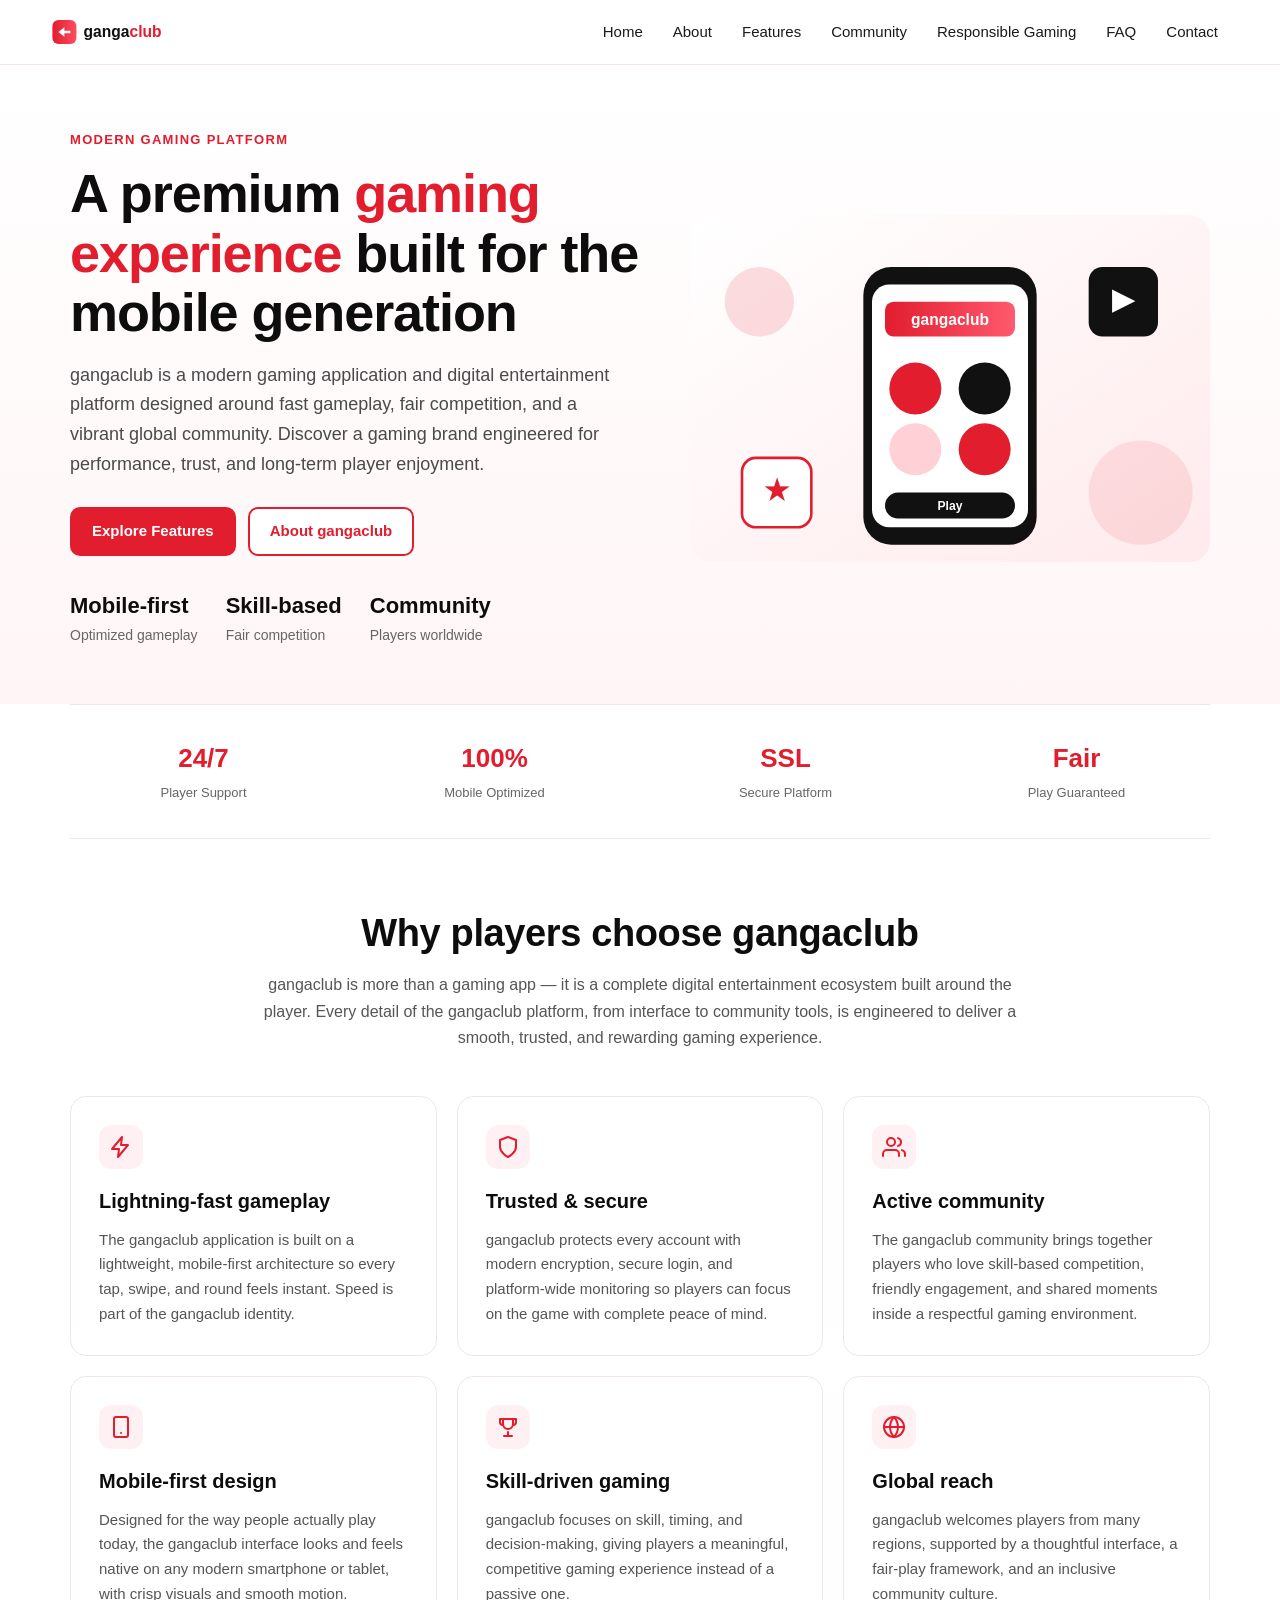
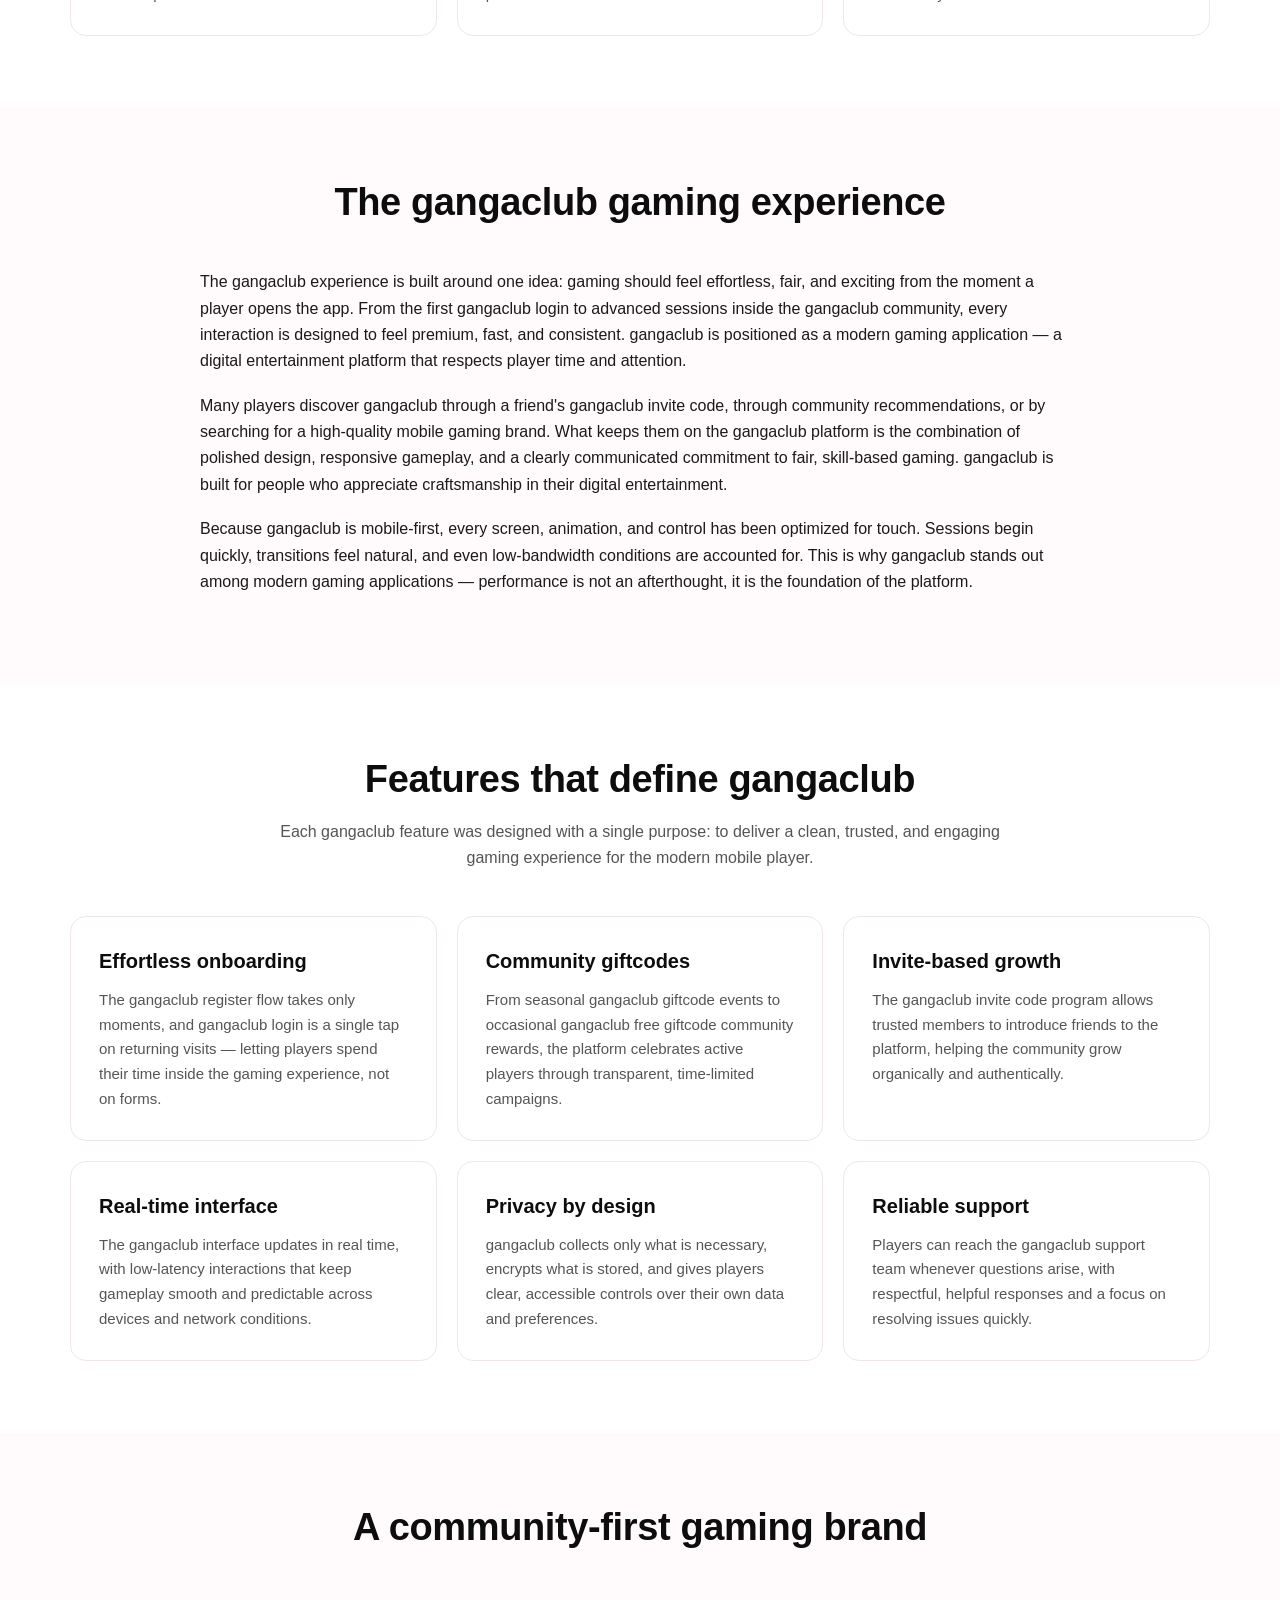
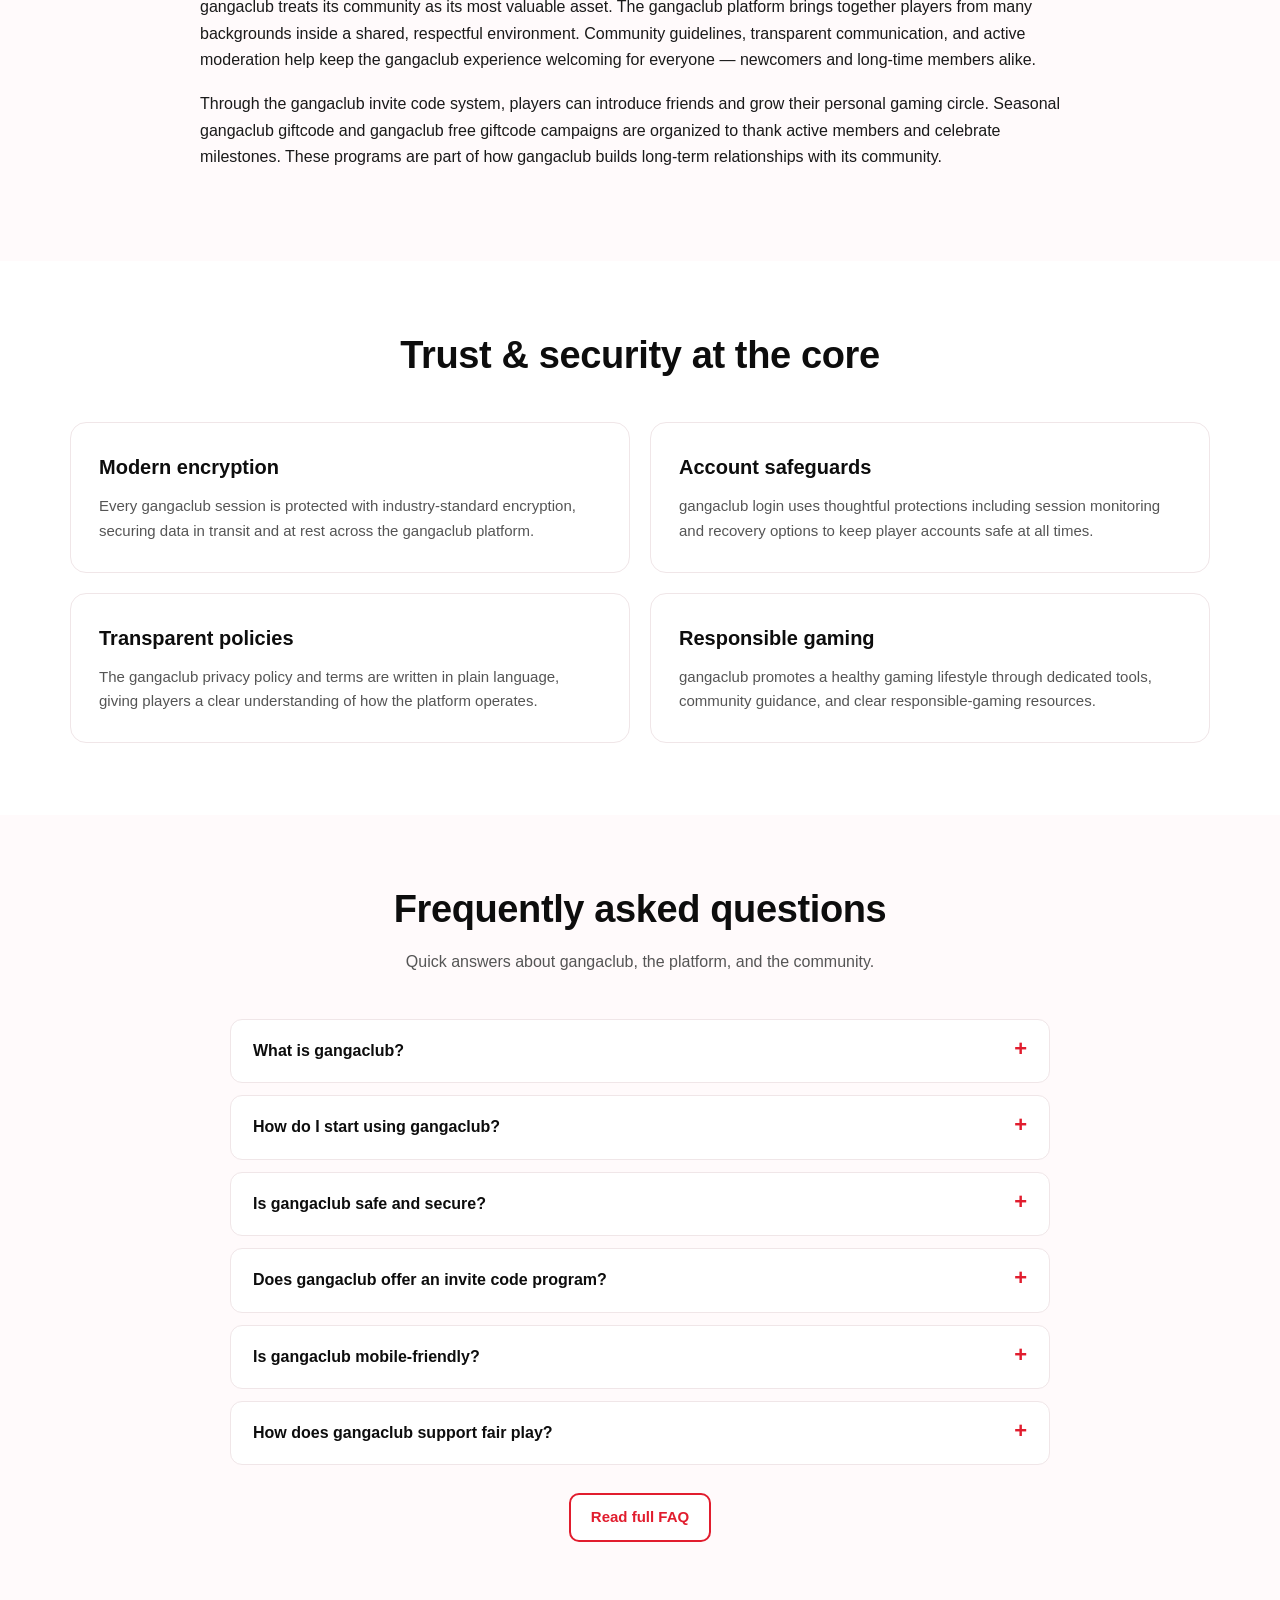
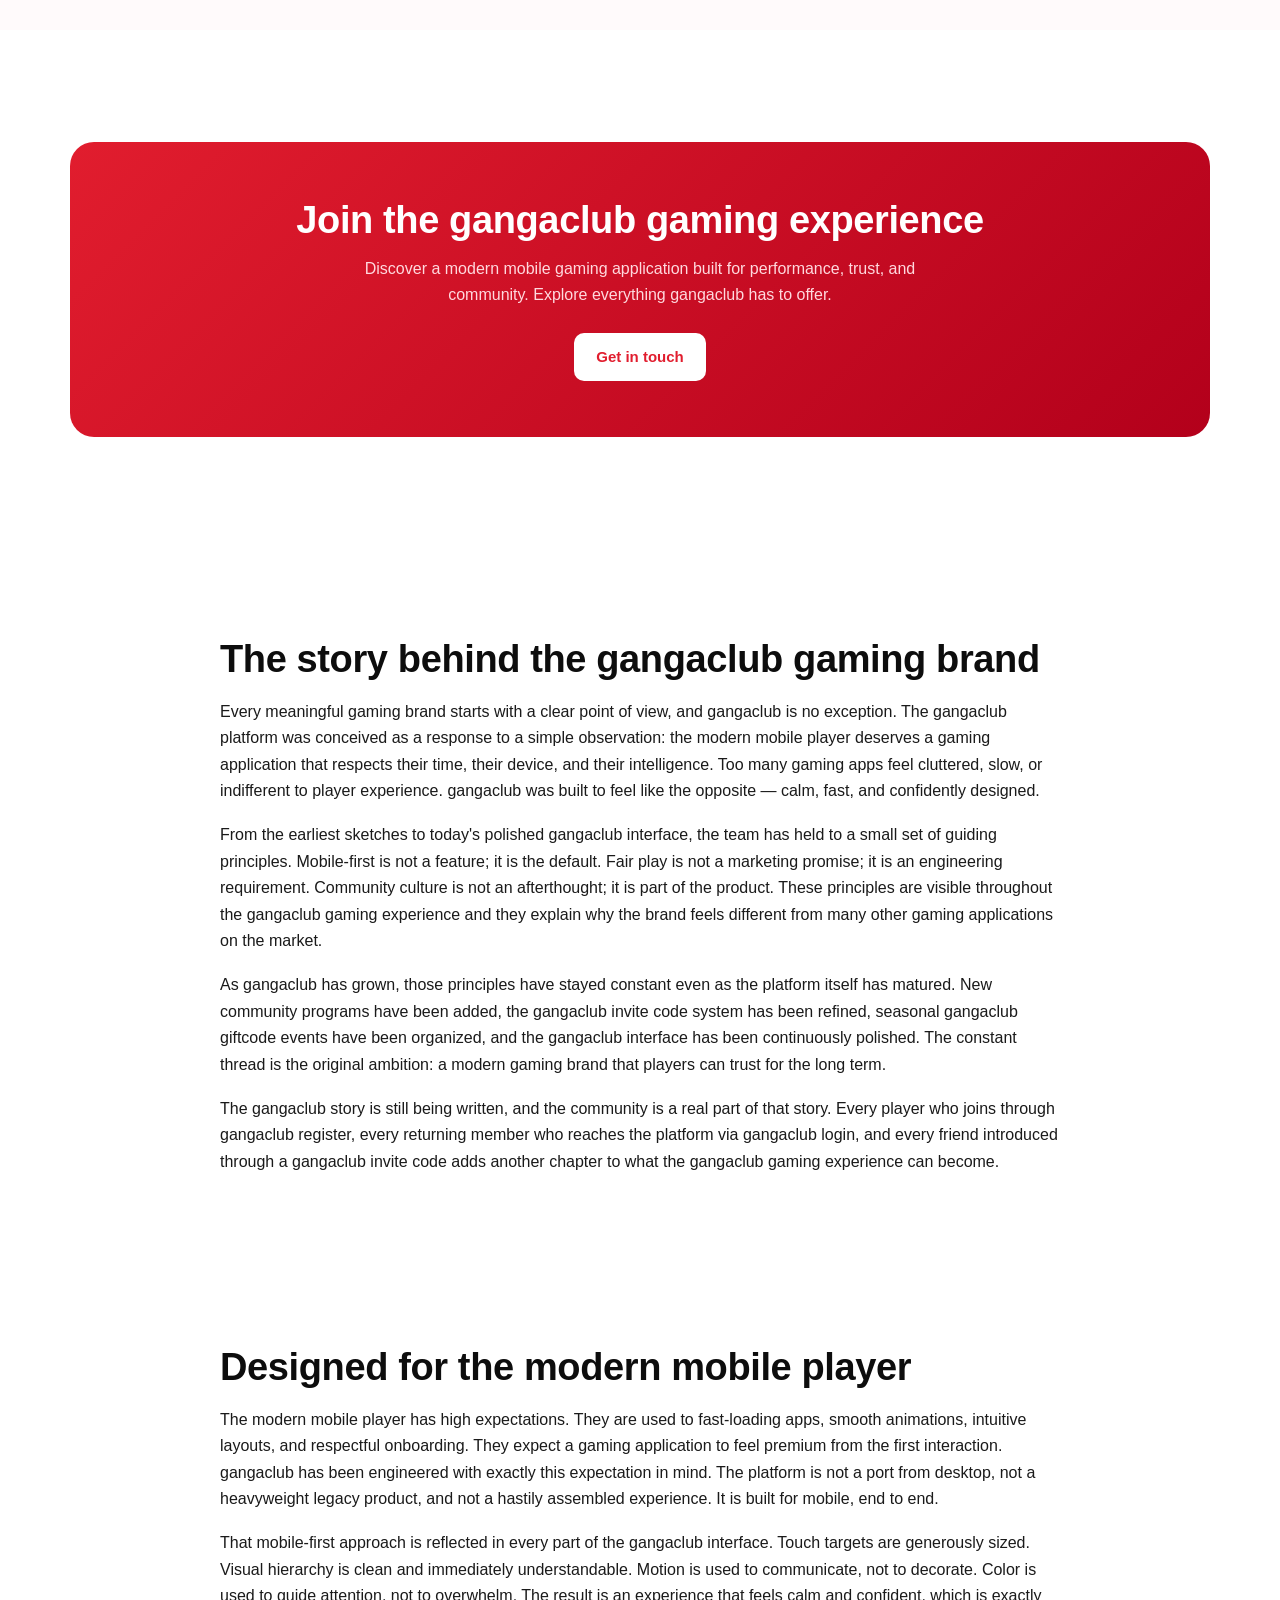
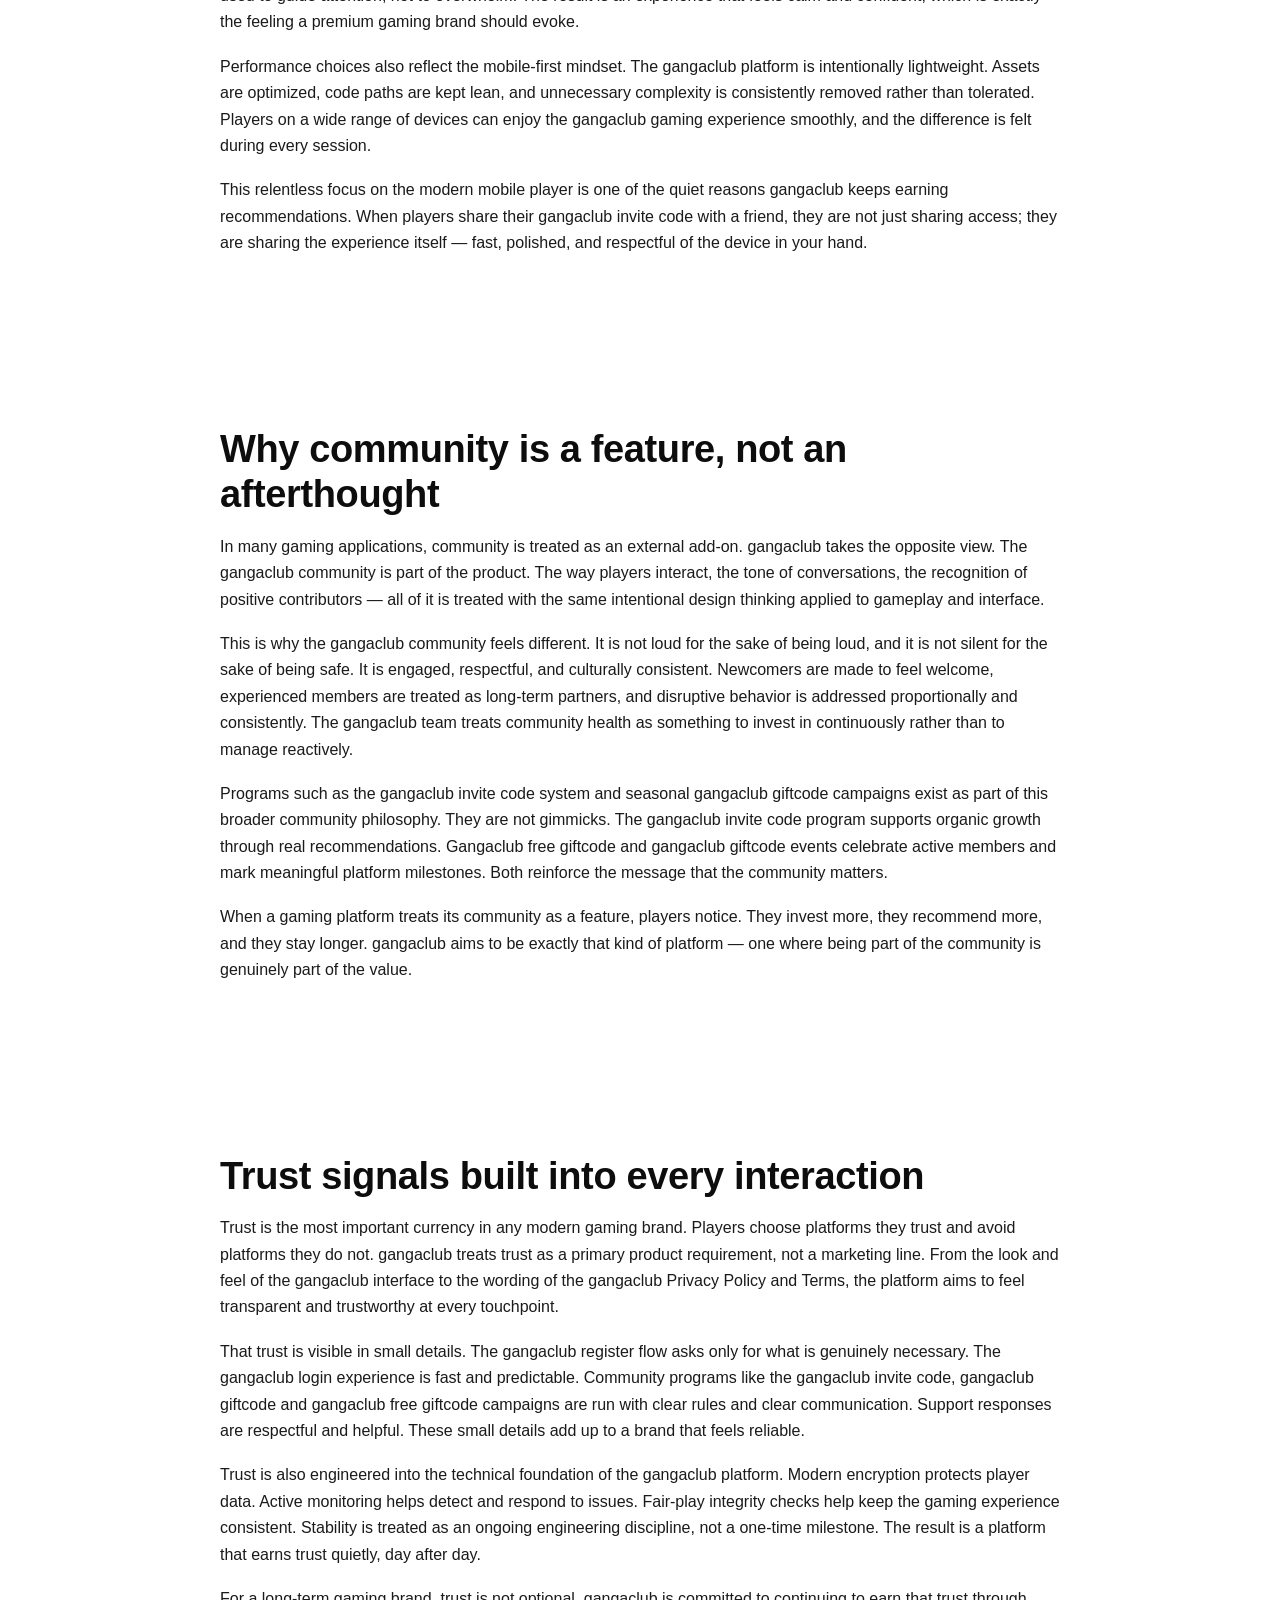
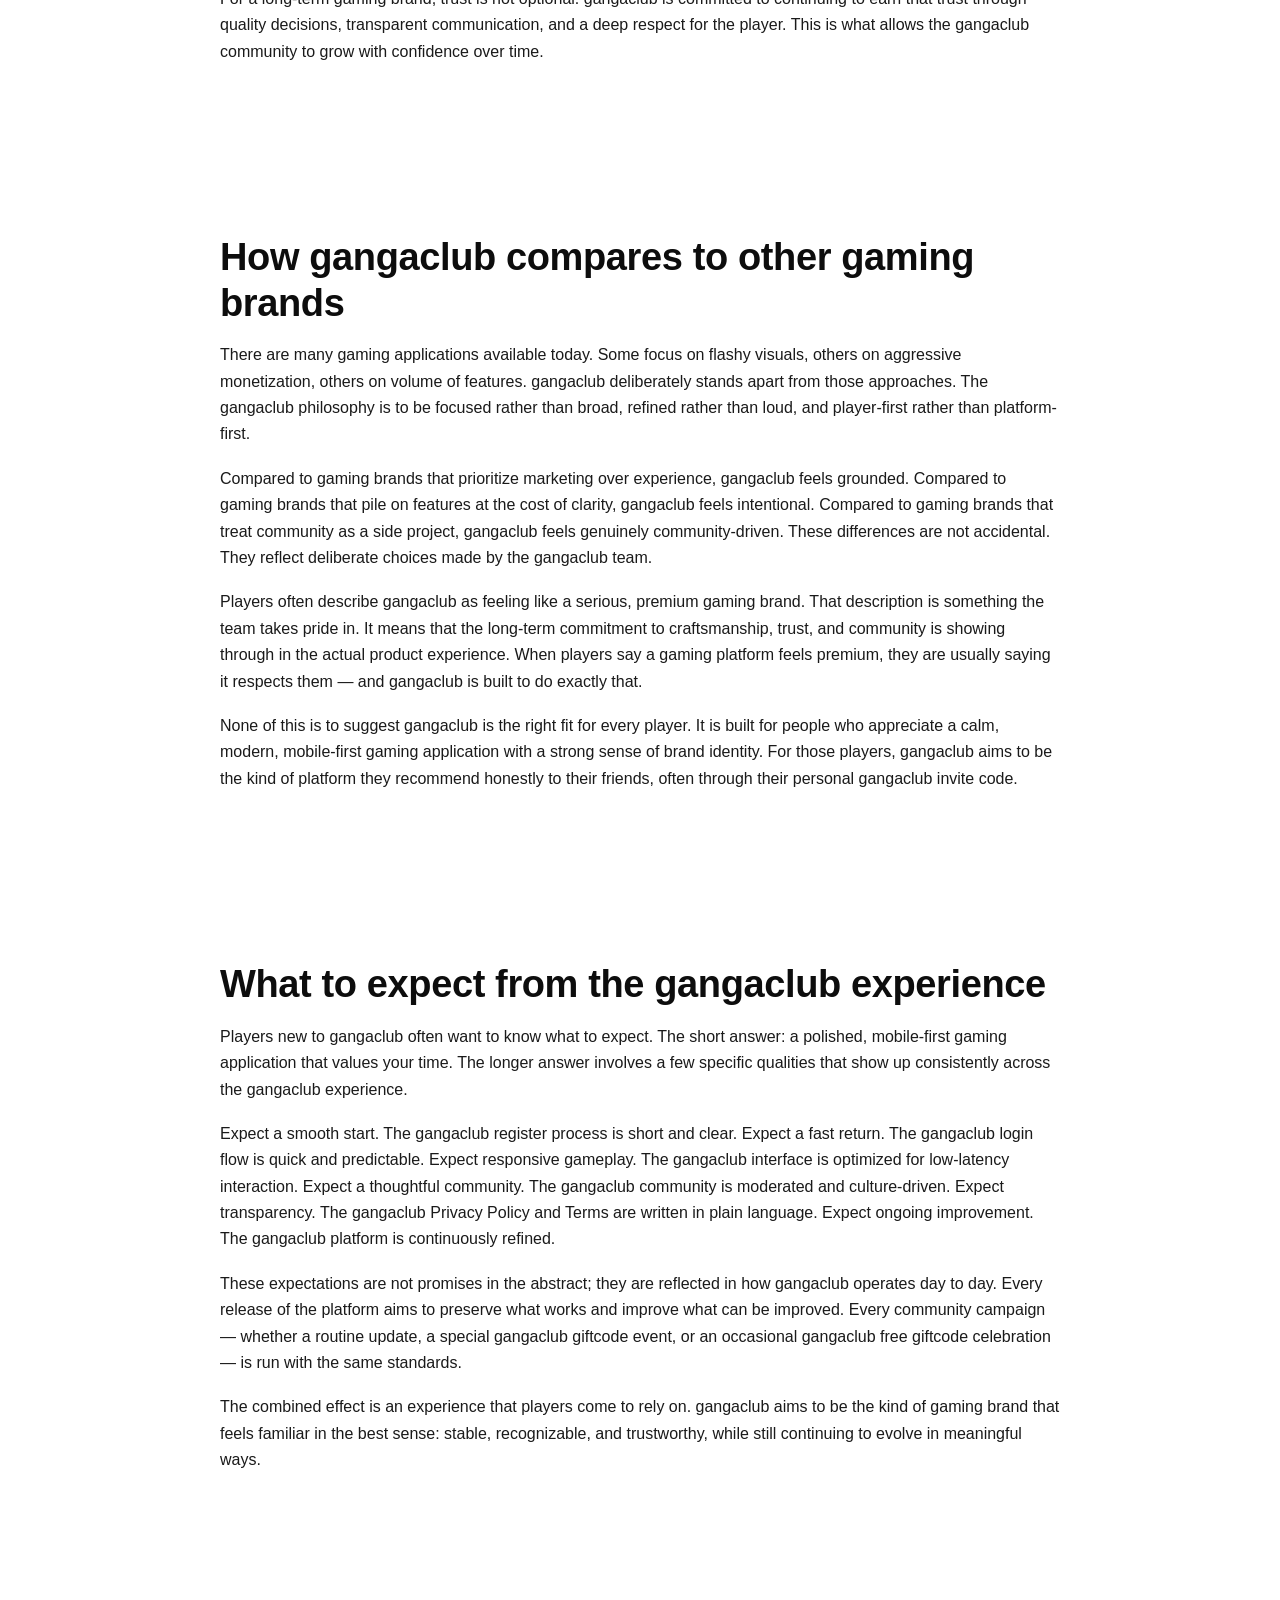
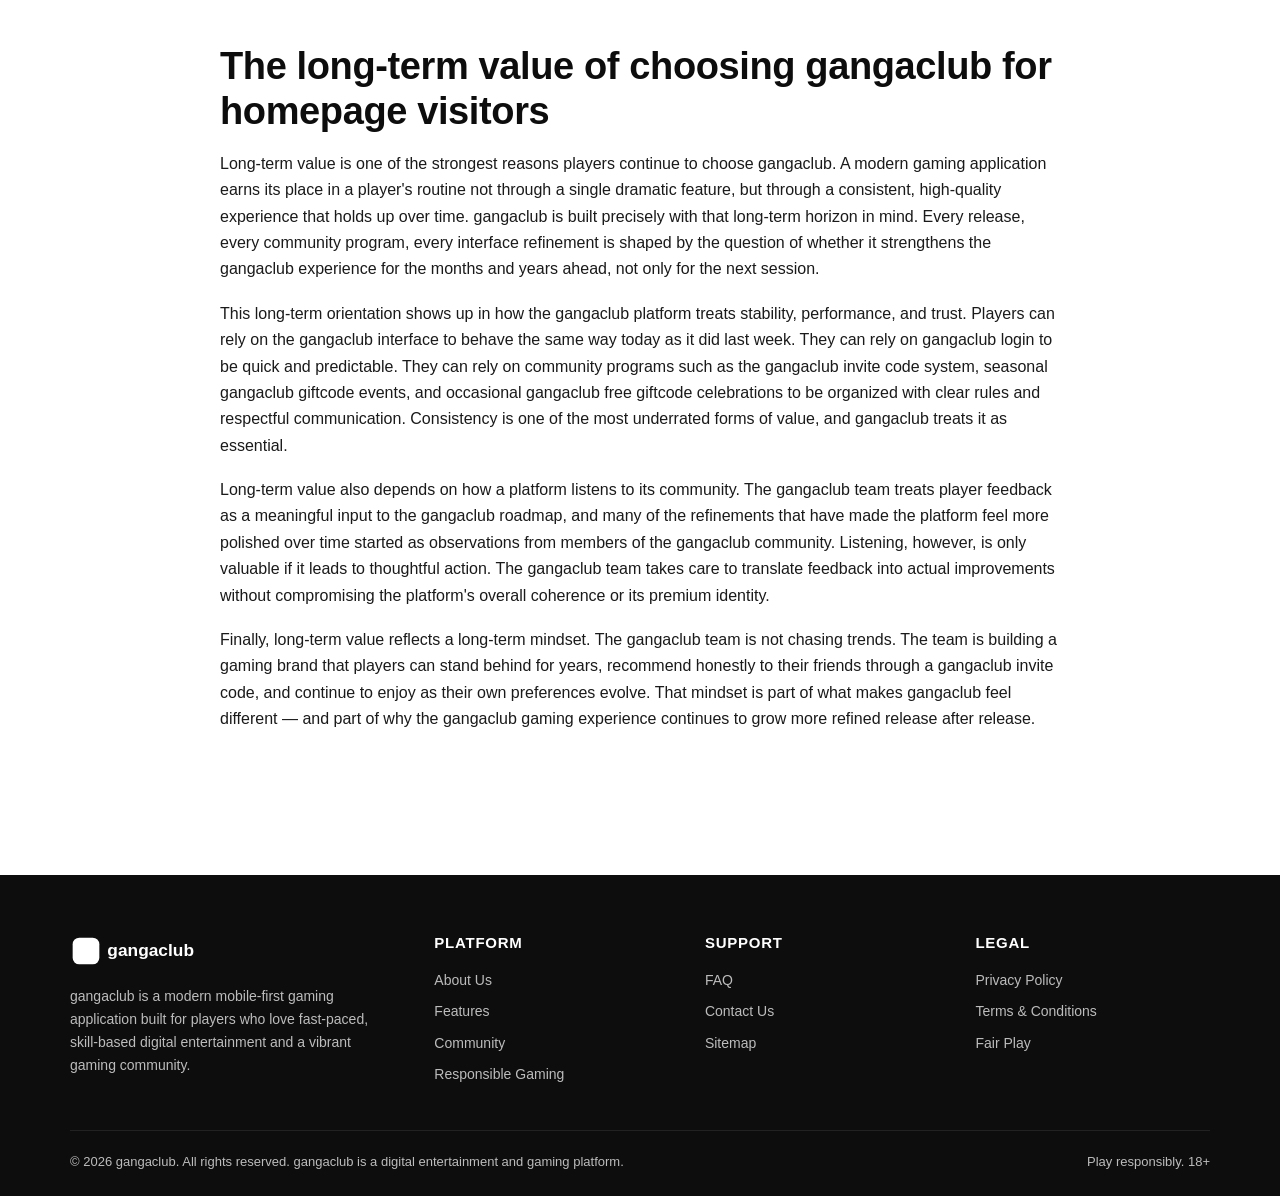
==== index.html @ e2eef397 "Add files via upload" ====
<!doctype html>
<html lang="en">
<head>
<meta charset="utf-8">
<meta name="viewport" content="width=device-width,initial-scale=1">
<title>gangaclub — Modern Mobile Gaming App & Digital Entertainment Platform</title>
<meta name="description" content="gangaclub is a premium mobile-first gaming application built for skill-based gameplay, a trusted community, and a smooth digital entertainment experience.">
<link rel="canonical" href="https://gangaclub12.net/">
<meta name="robots" content="index,follow,max-image-preview:large">
<meta name="theme-color" content="#e11d2e">
<meta name="author" content="gangaclub">
<meta property="og:type" content="website">
<meta property="og:site_name" content="gangaclub">
<meta property="og:title" content="gangaclub — Modern Mobile Gaming App & Digital Entertainment Platform">
<meta property="og:description" content="gangaclub is a premium mobile-first gaming application built for skill-based gameplay, a trusted community, and a smooth digital entertainment experience.">
<meta property="og:url" content="https://gangaclub12.net/">
<meta property="og:image" content="https://gangaclub12.net/assets/app-icon.svg">
<meta name="twitter:card" content="summary_large_image">
<meta name="twitter:title" content="gangaclub — Modern Mobile Gaming App & Digital Entertainment Platform">
<meta name="twitter:description" content="gangaclub is a premium mobile-first gaming application built for skill-based gameplay, a trusted community, and a smooth digital entertainment experience.">
<meta name="twitter:image" content="https://gangaclub12.net/assets/app-icon.svg">
<link rel="icon" type="image/svg+xml" href="/assets/favicon.svg">
<link rel="apple-touch-icon" href="/assets/app-icon.svg">
<link rel="stylesheet" href="/assets/style.css">
<link rel="preload" as="image" href="/assets/hero.svg">
<script type="application/ld+json">{"@context": "https://schema.org", "@type": "Organization", "name": "gangaclub", "url": "https://gangaclub12.net", "logo": "https://gangaclub12.net/assets/logo.svg", "description": "gangaclub is a modern mobile-first gaming application and digital entertainment platform built for skill-based gameplay and community participation.", "sameAs": ["https://gangaclub12.net"]}</script>
<script type="application/ld+json">{"@context": "https://schema.org", "@type": "WebSite", "name": "gangaclub", "url": "https://gangaclub12.net", "potentialAction": {"@type": "SearchAction", "target": "https://gangaclub12.net/?q={search_term_string}", "query-input": "required name=search_term_string"}}</script>
<script type="application/ld+json">{"@context": "https://schema.org", "@type": "FAQPage", "mainEntity": [{"@type": "Question", "name": "What is gangaclub?", "acceptedAnswer": {"@type": "Answer", "text": "gangaclub is a modern gaming application and digital entertainment platform designed for players who enjoy fast-paced, skill-based gaming on mobile. The gangaclub experience combines responsive gameplay, a thriving community, and a polished mobile-first interface that makes every session smooth and engaging."}}, {"@type": "Question", "name": "How do I start using gangaclub?", "acceptedAnswer": {"@type": "Answer", "text": "Getting started with gangaclub is straightforward. Visit the official gangaclub platform, complete the simple gangaclub register flow, and verify your account. Once registered, the gangaclub login takes only a moment and you can begin exploring everything the gangaclub gaming community has to offer."}}, {"@type": "Question", "name": "Is gangaclub safe and secure?", "acceptedAnswer": {"@type": "Answer", "text": "Yes. gangaclub uses modern encryption, account protection layers, and proactive moderation to keep the gangaclub community safe. Player trust is the foundation of the gangaclub gaming platform, and the team continuously invests in security and platform integrity."}}, {"@type": "Question", "name": "Does gangaclub offer an invite code program?", "acceptedAnswer": {"@type": "Answer", "text": "gangaclub supports community-driven growth, and a gangaclub invite code allows existing members to introduce friends to the platform. Players can also keep an eye on official announcements for occasional gangaclub free giftcode events and seasonal gangaclub giftcode promotions."}}, {"@type": "Question", "name": "Is gangaclub mobile-friendly?", "acceptedAnswer": {"@type": "Answer", "text": "Absolutely. gangaclub is engineered as a mobile-first gaming application, with a fast interface, low data usage, and a layout optimized for any screen size. The gangaclub experience is designed to feel native on both phones and tablets."}}, {"@type": "Question", "name": "How does gangaclub support fair play?", "acceptedAnswer": {"@type": "Answer", "text": "Fair play is core to gangaclub. The platform uses transparent gameplay mechanics, automated integrity checks, and clear community guidelines to ensure that every gangaclub session is consistent, fair, and enjoyable for the entire community."}}]}</script>
</head>
<body>
<a class="skip" href="#main">Skip to main content</a>
<header class="site-header" role="banner">
<div class="container nav">
<a class="brand" href="/" aria-label="gangaclub home">
<img src="/assets/logo.svg" alt="gangaclub gaming app logo" width="160" height="40">
</a>
<button class="nav-toggle" aria-expanded="false" aria-controls="primary-nav" aria-label="Open menu"><span></span><span></span><span></span></button>
<nav aria-label="Primary">
<ul id="primary-nav" class="nav-list">
<li><a href="/">Home</a></li>
<li><a href="/about.html">About</a></li>
<li><a href="/features.html">Features</a></li>
<li><a href="/community.html">Community</a></li>
<li><a href="/responsible-gaming.html">Responsible Gaming</a></li>
<li><a href="/faq.html">FAQ</a></li>
<li><a href="/contact.html">Contact</a></li>
</ul>
</nav>
</div>
</header>
<main id="main">

<section class="hero" aria-labelledby="hero-title">
<div class="container hero-grid">
<div>
<p style="color:#e11d2e;font-weight:700;letter-spacing:.1em;font-size:13px;text-transform:uppercase;margin-bottom:14px">Modern Gaming Platform</p>
<h1 id="hero-title">A premium <span class="accent">gaming experience</span> built for the mobile generation</h1>
<p class="lead">gangaclub is a modern gaming application and digital entertainment platform designed around fast gameplay, fair competition, and a vibrant global community. Discover a gaming brand engineered for performance, trust, and long-term player enjoyment.</p>
<div class="hero-cta">
<a class="btn" href="/features.html">Explore Features</a>
<a class="btn btn-outline" href="/about.html">About gangaclub</a>
</div>
<div class="hero-meta">
<div><strong>Mobile-first</strong><span>Optimized gameplay</span></div>
<div><strong>Skill-based</strong><span>Fair competition</span></div>
<div><strong>Community</strong><span>Players worldwide</span></div>
</div>
</div>
<div><img src="/assets/hero.svg" alt="gangaclub mobile gaming application interface preview" width="600" height="400"></div>
</div>
</section>

<div class="container"><div class="trust-strip" aria-label="Platform highlights">
<div><strong>24/7</strong><span>Player Support</span></div>
<div><strong>100%</strong><span>Mobile Optimized</span></div>
<div><strong>SSL</strong><span>Secure Platform</span></div>
<div><strong>Fair</strong><span>Play Guaranteed</span></div>
</div></div>

<section aria-labelledby="why-title">
<div class="container">
<div class="section-intro"><h2 id="why-title">Why players choose gangaclub</h2><p>gangaclub is more than a gaming app — it is a complete digital entertainment ecosystem built around the player. Every detail of the gangaclub platform, from interface to community tools, is engineered to deliver a smooth, trusted, and rewarding gaming experience.</p></div>
<div class="grid grid-3">
<article class="card"><div class="icon"><svg viewBox="0 0 24 24" fill="none" stroke="currentColor" stroke-width="2" stroke-linecap="round" stroke-linejoin="round"><path d="M13 2L3 14h7l-1 8 10-12h-7l1-8z"/></svg></div><h3>Lightning-fast gameplay</h3><p>The gangaclub application is built on a lightweight, mobile-first architecture so every tap, swipe, and round feels instant. Speed is part of the gangaclub identity.</p></article>
<article class="card"><div class="icon"><svg viewBox="0 0 24 24" fill="none" stroke="currentColor" stroke-width="2" stroke-linecap="round" stroke-linejoin="round"><path d="M12 22s8-4 8-10V5l-8-3-8 3v7c0 6 8 10 8 10z"/></svg></div><h3>Trusted &amp; secure</h3><p>gangaclub protects every account with modern encryption, secure login, and platform-wide monitoring so players can focus on the game with complete peace of mind.</p></article>
<article class="card"><div class="icon"><svg viewBox="0 0 24 24" fill="none" stroke="currentColor" stroke-width="2" stroke-linecap="round" stroke-linejoin="round"><path d="M17 21v-2a4 4 0 0 0-4-4H5a4 4 0 0 0-4 4v2"/><circle cx="9" cy="7" r="4"/><path d="M23 21v-2a4 4 0 0 0-3-3.87"/><path d="M16 3.13a4 4 0 0 1 0 7.75"/></svg></div><h3>Active community</h3><p>The gangaclub community brings together players who love skill-based competition, friendly engagement, and shared moments inside a respectful gaming environment.</p></article>
<article class="card"><div class="icon"><svg viewBox="0 0 24 24" fill="none" stroke="currentColor" stroke-width="2" stroke-linecap="round" stroke-linejoin="round"><rect x="5" y="2" width="14" height="20" rx="2"/><line x1="12" y1="18" x2="12" y2="18"/></svg></div><h3>Mobile-first design</h3><p>Designed for the way people actually play today, the gangaclub interface looks and feels native on any modern smartphone or tablet, with crisp visuals and smooth motion.</p></article>
<article class="card"><div class="icon"><svg viewBox="0 0 24 24" fill="none" stroke="currentColor" stroke-width="2" stroke-linecap="round" stroke-linejoin="round"><path d="M8 21h8M12 17v4M7 4h10v5a5 5 0 0 1-10 0V4z"/><path d="M17 4h3v3a3 3 0 0 1-3 3M7 4H4v3a3 3 0 0 0 3 3"/></svg></div><h3>Skill-driven gaming</h3><p>gangaclub focuses on skill, timing, and decision-making, giving players a meaningful, competitive gaming experience instead of a passive one.</p></article>
<article class="card"><div class="icon"><svg viewBox="0 0 24 24" fill="none" stroke="currentColor" stroke-width="2" stroke-linecap="round" stroke-linejoin="round"><circle cx="12" cy="12" r="10"/><line x1="2" y1="12" x2="22" y2="12"/><path d="M12 2a15.3 15.3 0 0 1 4 10 15.3 15.3 0 0 1-4 10 15.3 15.3 0 0 1-4-10 15.3 15.3 0 0 1 4-10z"/></svg></div><h3>Global reach</h3><p>gangaclub welcomes players from many regions, supported by a thoughtful interface, a fair-play framework, and an inclusive community culture.</p></article>
</div>
</div>
</section>

<section class="alt" aria-labelledby="exp-title">
<div class="container">
<div class="section-intro"><h2 id="exp-title">The gangaclub gaming experience</h2></div>
<div class="prose" style="max-width:880px;margin:0 auto">
<p>The gangaclub experience is built around one idea: gaming should feel effortless, fair, and exciting from the moment a player opens the app. From the first gangaclub login to advanced sessions inside the gangaclub community, every interaction is designed to feel premium, fast, and consistent. gangaclub is positioned as a modern gaming application — a digital entertainment platform that respects player time and attention.</p>
<p>Many players discover gangaclub through a friend's gangaclub invite code, through community recommendations, or by searching for a high-quality mobile gaming brand. What keeps them on the gangaclub platform is the combination of polished design, responsive gameplay, and a clearly communicated commitment to fair, skill-based gaming. gangaclub is built for people who appreciate craftsmanship in their digital entertainment.</p>
<p>Because gangaclub is mobile-first, every screen, animation, and control has been optimized for touch. Sessions begin quickly, transitions feel natural, and even low-bandwidth conditions are accounted for. This is why gangaclub stands out among modern gaming applications — performance is not an afterthought, it is the foundation of the platform.</p>
</div>
</div>
</section>

<section aria-labelledby="features-snip">
<div class="container">
<div class="section-intro"><h2 id="features-snip">Features that define gangaclub</h2><p>Each gangaclub feature was designed with a single purpose: to deliver a clean, trusted, and engaging gaming experience for the modern mobile player.</p></div>
<div class="grid grid-3">
<article class="card"><h3>Effortless onboarding</h3><p>The gangaclub register flow takes only moments, and gangaclub login is a single tap on returning visits — letting players spend their time inside the gaming experience, not on forms.</p></article>
<article class="card"><h3>Community giftcodes</h3><p>From seasonal gangaclub giftcode events to occasional gangaclub free giftcode community rewards, the platform celebrates active players through transparent, time-limited campaigns.</p></article>
<article class="card"><h3>Invite-based growth</h3><p>The gangaclub invite code program allows trusted members to introduce friends to the platform, helping the community grow organically and authentically.</p></article>
<article class="card"><h3>Real-time interface</h3><p>The gangaclub interface updates in real time, with low-latency interactions that keep gameplay smooth and predictable across devices and network conditions.</p></article>
<article class="card"><h3>Privacy by design</h3><p>gangaclub collects only what is necessary, encrypts what is stored, and gives players clear, accessible controls over their own data and preferences.</p></article>
<article class="card"><h3>Reliable support</h3><p>Players can reach the gangaclub support team whenever questions arise, with respectful, helpful responses and a focus on resolving issues quickly.</p></article>
</div>
</div>
</section>

<section class="alt" aria-labelledby="community-title">
<div class="container">
<div class="section-intro"><h2 id="community-title">A community-first gaming brand</h2></div>
<div class="prose" style="max-width:880px;margin:0 auto">
<p>gangaclub treats its community as its most valuable asset. The gangaclub platform brings together players from many backgrounds inside a shared, respectful environment. Community guidelines, transparent communication, and active moderation help keep the gangaclub experience welcoming for everyone — newcomers and long-time members alike.</p>
<p>Through the gangaclub invite code system, players can introduce friends and grow their personal gaming circle. Seasonal gangaclub giftcode and gangaclub free giftcode campaigns are organized to thank active members and celebrate milestones. These programs are part of how gangaclub builds long-term relationships with its community.</p>
</div>
</div>
</section>

<section aria-labelledby="trust-title">
<div class="container">
<div class="section-intro"><h2 id="trust-title">Trust &amp; security at the core</h2></div>
<div class="grid grid-2">
<div class="card"><h3>Modern encryption</h3><p>Every gangaclub session is protected with industry-standard encryption, securing data in transit and at rest across the gangaclub platform.</p></div>
<div class="card"><h3>Account safeguards</h3><p>gangaclub login uses thoughtful protections including session monitoring and recovery options to keep player accounts safe at all times.</p></div>
<div class="card"><h3>Transparent policies</h3><p>The gangaclub privacy policy and terms are written in plain language, giving players a clear understanding of how the platform operates.</p></div>
<div class="card"><h3>Responsible gaming</h3><p>gangaclub promotes a healthy gaming lifestyle through dedicated tools, community guidance, and clear responsible-gaming resources.</p></div>
</div>
</div>
</section>

<section class="alt" aria-labelledby="faq-title">
<div class="container">
<div class="section-intro"><h2 id="faq-title">Frequently asked questions</h2><p>Quick answers about gangaclub, the platform, and the community.</p></div>
<div style="max-width:820px;margin:0 auto">
<details><summary>What is gangaclub?</summary><p>gangaclub is a modern gaming application and digital entertainment platform designed for players who enjoy fast-paced, skill-based gaming on mobile. The gangaclub experience combines responsive gameplay, a thriving community, and a polished mobile-first interface that makes every session smooth and engaging.</p></details>
<details><summary>How do I start using gangaclub?</summary><p>Getting started with gangaclub is straightforward. Visit the official gangaclub platform, complete the simple gangaclub register flow, and verify your account. Once registered, the gangaclub login takes only a moment and you can begin exploring everything the gangaclub gaming community has to offer.</p></details>
<details><summary>Is gangaclub safe and secure?</summary><p>Yes. gangaclub uses modern encryption, account protection layers, and proactive moderation to keep the gangaclub community safe. Player trust is the foundation of the gangaclub gaming platform, and the team continuously invests in security and platform integrity.</p></details>
<details><summary>Does gangaclub offer an invite code program?</summary><p>gangaclub supports community-driven growth, and a gangaclub invite code allows existing members to introduce friends to the platform. Players can also keep an eye on official announcements for occasional gangaclub free giftcode events and seasonal gangaclub giftcode promotions.</p></details>
<details><summary>Is gangaclub mobile-friendly?</summary><p>Absolutely. gangaclub is engineered as a mobile-first gaming application, with a fast interface, low data usage, and a layout optimized for any screen size. The gangaclub experience is designed to feel native on both phones and tablets.</p></details>
<details><summary>How does gangaclub support fair play?</summary><p>Fair play is core to gangaclub. The platform uses transparent gameplay mechanics, automated integrity checks, and clear community guidelines to ensure that every gangaclub session is consistent, fair, and enjoyable for the entire community.</p></details>
</div>
<p style="text-align:center;margin-top:28px"><a class="btn btn-outline" href="/faq.html">Read full FAQ</a></p>
</div>
</section>

<section aria-labelledby="contact-snip">
<div class="container">
<div class="cta-band">
<h2>Join the gangaclub gaming experience</h2>
<p>Discover a modern mobile gaming application built for performance, trust, and community. Explore everything gangaclub has to offer.</p>
<a class="btn" href="/contact.html">Get in touch</a>
</div>
</div>
</section>
<section class="content"><div class="container prose"><h2>The story behind the gangaclub gaming brand</h2><p>Every meaningful gaming brand starts with a clear point of view, and gangaclub is no exception. The gangaclub platform was conceived as a response to a simple observation: the modern mobile player deserves a gaming application that respects their time, their device, and their intelligence. Too many gaming apps feel cluttered, slow, or indifferent to player experience. gangaclub was built to feel like the opposite — calm, fast, and confidently designed.</p><p>From the earliest sketches to today's polished gangaclub interface, the team has held to a small set of guiding principles. Mobile-first is not a feature; it is the default. Fair play is not a marketing promise; it is an engineering requirement. Community culture is not an afterthought; it is part of the product. These principles are visible throughout the gangaclub gaming experience and they explain why the brand feels different from many other gaming applications on the market.</p><p>As gangaclub has grown, those principles have stayed constant even as the platform itself has matured. New community programs have been added, the gangaclub invite code system has been refined, seasonal gangaclub giftcode events have been organized, and the gangaclub interface has been continuously polished. The constant thread is the original ambition: a modern gaming brand that players can trust for the long term.</p><p>The gangaclub story is still being written, and the community is a real part of that story. Every player who joins through gangaclub register, every returning member who reaches the platform via gangaclub login, and every friend introduced through a gangaclub invite code adds another chapter to what the gangaclub gaming experience can become.</p></div></section><section class="content"><div class="container prose"><h2>Designed for the modern mobile player</h2><p>The modern mobile player has high expectations. They are used to fast-loading apps, smooth animations, intuitive layouts, and respectful onboarding. They expect a gaming application to feel premium from the first interaction. gangaclub has been engineered with exactly this expectation in mind. The platform is not a port from desktop, not a heavyweight legacy product, and not a hastily assembled experience. It is built for mobile, end to end.</p><p>That mobile-first approach is reflected in every part of the gangaclub interface. Touch targets are generously sized. Visual hierarchy is clean and immediately understandable. Motion is used to communicate, not to decorate. Color is used to guide attention, not to overwhelm. The result is an experience that feels calm and confident, which is exactly the feeling a premium gaming brand should evoke.</p><p>Performance choices also reflect the mobile-first mindset. The gangaclub platform is intentionally lightweight. Assets are optimized, code paths are kept lean, and unnecessary complexity is consistently removed rather than tolerated. Players on a wide range of devices can enjoy the gangaclub gaming experience smoothly, and the difference is felt during every session.</p><p>This relentless focus on the modern mobile player is one of the quiet reasons gangaclub keeps earning recommendations. When players share their gangaclub invite code with a friend, they are not just sharing access; they are sharing the experience itself — fast, polished, and respectful of the device in your hand.</p></div></section><section class="content"><div class="container prose"><h2>Why community is a feature, not an afterthought</h2><p>In many gaming applications, community is treated as an external add-on. gangaclub takes the opposite view. The gangaclub community is part of the product. The way players interact, the tone of conversations, the recognition of positive contributors — all of it is treated with the same intentional design thinking applied to gameplay and interface.</p><p>This is why the gangaclub community feels different. It is not loud for the sake of being loud, and it is not silent for the sake of being safe. It is engaged, respectful, and culturally consistent. Newcomers are made to feel welcome, experienced members are treated as long-term partners, and disruptive behavior is addressed proportionally and consistently. The gangaclub team treats community health as something to invest in continuously rather than to manage reactively.</p><p>Programs such as the gangaclub invite code system and seasonal gangaclub giftcode campaigns exist as part of this broader community philosophy. They are not gimmicks. The gangaclub invite code program supports organic growth through real recommendations. Gangaclub free giftcode and gangaclub giftcode events celebrate active members and mark meaningful platform milestones. Both reinforce the message that the community matters.</p><p>When a gaming platform treats its community as a feature, players notice. They invest more, they recommend more, and they stay longer. gangaclub aims to be exactly that kind of platform — one where being part of the community is genuinely part of the value.</p></div></section><section class="content"><div class="container prose"><h2>Trust signals built into every interaction</h2><p>Trust is the most important currency in any modern gaming brand. Players choose platforms they trust and avoid platforms they do not. gangaclub treats trust as a primary product requirement, not a marketing line. From the look and feel of the gangaclub interface to the wording of the gangaclub Privacy Policy and Terms, the platform aims to feel transparent and trustworthy at every touchpoint.</p><p>That trust is visible in small details. The gangaclub register flow asks only for what is genuinely necessary. The gangaclub login experience is fast and predictable. Community programs like the gangaclub invite code, gangaclub giftcode and gangaclub free giftcode campaigns are run with clear rules and clear communication. Support responses are respectful and helpful. These small details add up to a brand that feels reliable.</p><p>Trust is also engineered into the technical foundation of the gangaclub platform. Modern encryption protects player data. Active monitoring helps detect and respond to issues. Fair-play integrity checks help keep the gaming experience consistent. Stability is treated as an ongoing engineering discipline, not a one-time milestone. The result is a platform that earns trust quietly, day after day.</p><p>For a long-term gaming brand, trust is not optional. gangaclub is committed to continuing to earn that trust through quality decisions, transparent communication, and a deep respect for the player. This is what allows the gangaclub community to grow with confidence over time.</p></div></section><section class="content"><div class="container prose"><h2>How gangaclub compares to other gaming brands</h2><p>There are many gaming applications available today. Some focus on flashy visuals, others on aggressive monetization, others on volume of features. gangaclub deliberately stands apart from those approaches. The gangaclub philosophy is to be focused rather than broad, refined rather than loud, and player-first rather than platform-first.</p><p>Compared to gaming brands that prioritize marketing over experience, gangaclub feels grounded. Compared to gaming brands that pile on features at the cost of clarity, gangaclub feels intentional. Compared to gaming brands that treat community as a side project, gangaclub feels genuinely community-driven. These differences are not accidental. They reflect deliberate choices made by the gangaclub team.</p><p>Players often describe gangaclub as feeling like a serious, premium gaming brand. That description is something the team takes pride in. It means that the long-term commitment to craftsmanship, trust, and community is showing through in the actual product experience. When players say a gaming platform feels premium, they are usually saying it respects them — and gangaclub is built to do exactly that.</p><p>None of this is to suggest gangaclub is the right fit for every player. It is built for people who appreciate a calm, modern, mobile-first gaming application with a strong sense of brand identity. For those players, gangaclub aims to be the kind of platform they recommend honestly to their friends, often through their personal gangaclub invite code.</p></div></section><section class="content"><div class="container prose"><h2>What to expect from the gangaclub experience</h2><p>Players new to gangaclub often want to know what to expect. The short answer: a polished, mobile-first gaming application that values your time. The longer answer involves a few specific qualities that show up consistently across the gangaclub experience.</p><p>Expect a smooth start. The gangaclub register process is short and clear. Expect a fast return. The gangaclub login flow is quick and predictable. Expect responsive gameplay. The gangaclub interface is optimized for low-latency interaction. Expect a thoughtful community. The gangaclub community is moderated and culture-driven. Expect transparency. The gangaclub Privacy Policy and Terms are written in plain language. Expect ongoing improvement. The gangaclub platform is continuously refined.</p><p>These expectations are not promises in the abstract; they are reflected in how gangaclub operates day to day. Every release of the platform aims to preserve what works and improve what can be improved. Every community campaign — whether a routine update, a special gangaclub giftcode event, or an occasional gangaclub free giftcode celebration — is run with the same standards.</p><p>The combined effect is an experience that players come to rely on. gangaclub aims to be the kind of gaming brand that feels familiar in the best sense: stable, recognizable, and trustworthy, while still continuing to evolve in meaningful ways.</p></div></section>
<section class="content"><div class="container prose"><h2>The long-term value of choosing gangaclub for homepage visitors</h2><p>Long-term value is one of the strongest reasons players continue to choose gangaclub. A modern gaming application earns its place in a player's routine not through a single dramatic feature, but through a consistent, high-quality experience that holds up over time. gangaclub is built precisely with that long-term horizon in mind. Every release, every community program, every interface refinement is shaped by the question of whether it strengthens the gangaclub experience for the months and years ahead, not only for the next session.</p><p>This long-term orientation shows up in how the gangaclub platform treats stability, performance, and trust. Players can rely on the gangaclub interface to behave the same way today as it did last week. They can rely on gangaclub login to be quick and predictable. They can rely on community programs such as the gangaclub invite code system, seasonal gangaclub giftcode events, and occasional gangaclub free giftcode celebrations to be organized with clear rules and respectful communication. Consistency is one of the most underrated forms of value, and gangaclub treats it as essential.</p><p>Long-term value also depends on how a platform listens to its community. The gangaclub team treats player feedback as a meaningful input to the gangaclub roadmap, and many of the refinements that have made the platform feel more polished over time started as observations from members of the gangaclub community. Listening, however, is only valuable if it leads to thoughtful action. The gangaclub team takes care to translate feedback into actual improvements without compromising the platform's overall coherence or its premium identity.</p><p>Finally, long-term value reflects a long-term mindset. The gangaclub team is not chasing trends. The team is building a gaming brand that players can stand behind for years, recommend honestly to their friends through a gangaclub invite code, and continue to enjoy as their own preferences evolve. That mindset is part of what makes gangaclub feel different — and part of why the gangaclub gaming experience continues to grow more refined release after release.</p></div></section>
</main>
<footer role="contentinfo">
<div class="container">
<div class="foot-grid">
<div>
<img src="/assets/logo.svg" alt="gangaclub logo" width="160" height="40" style="filter:brightness(0) invert(1);margin-bottom:14px">
<p style="font-size:14px;color:#bcbcbc;max-width:320px">gangaclub is a modern mobile-first gaming application built for players who love fast-paced, skill-based digital entertainment and a vibrant gaming community.</p>
</div>
<div>
<h4>Platform</h4>
<ul>
<li><a href="/about.html">About Us</a></li>
<li><a href="/features.html">Features</a></li>
<li><a href="/community.html">Community</a></li>
<li><a href="/responsible-gaming.html">Responsible Gaming</a></li>
</ul>
</div>
<div>
<h4>Support</h4>
<ul>
<li><a href="/faq.html">FAQ</a></li>
<li><a href="/contact.html">Contact Us</a></li>
<li><a href="/sitemap.html">Sitemap</a></li>
</ul>
</div>
<div>
<h4>Legal</h4>
<ul>
<li><a href="/privacy-policy.html">Privacy Policy</a></li>
<li><a href="/terms.html">Terms &amp; Conditions</a></li>
<li><a href="/responsible-gaming.html">Fair Play</a></li>
</ul>
</div>
</div>
<div class="foot-bot">
<span>&copy; 2026 gangaclub. All rights reserved. gangaclub is a digital entertainment and gaming platform.</span>
<span>Play responsibly. 18+</span>
</div>
</div>
</footer>
<script src="/assets/main.js" defer></script>
</body>
</html>
---- assets/style.css ----
/* gangaclub design system */
*,*::before,*::after{box-sizing:border-box;margin:0;padding:0}
html{scroll-behavior:smooth;-webkit-text-size-adjust:100%}
body{font-family:'Inter',-apple-system,BlinkMacSystemFont,'Segoe UI',Roboto,Arial,sans-serif;color:#1a1a1a;background:#fff;line-height:1.65;font-size:16px;-webkit-font-smoothing:antialiased}
img,svg{max-width:100%;height:auto;display:block}
a{color:#e11d2e;text-decoration:none}
a:hover,a:focus{text-decoration:underline}
:focus-visible{outline:3px solid #e11d2e;outline-offset:2px;border-radius:4px}
.container{max-width:1180px;margin:0 auto;padding:0 20px}
.skip{position:absolute;left:-9999px;top:0;background:#e11d2e;color:#fff;padding:10px 16px;z-index:999}
.skip:focus{left:10px;top:10px}
/* Header */
.site-header{position:sticky;top:0;background:rgba(255,255,255,.96);backdrop-filter:blur(10px);border-bottom:1px solid #f0e6e8;z-index:50}
.nav{display:flex;align-items:center;justify-content:space-between;padding:14px 0;gap:24px}
.brand{display:flex;align-items:center;gap:10px}
.brand img{height:36px;width:auto}
.nav-list{display:flex;gap:6px;list-style:none;align-items:center;flex-wrap:wrap}
.nav-list a{color:#1a1a1a;font-weight:500;font-size:15px;padding:8px 12px;border-radius:8px;text-decoration:none}
.nav-list a:hover{background:#fff1f3;color:#e11d2e;text-decoration:none}
.nav-toggle{display:none;background:none;border:1px solid #e5e5e5;border-radius:8px;padding:8px 10px;cursor:pointer}
.nav-toggle span{display:block;width:22px;height:2px;background:#1a1a1a;margin:4px 0}
.btn{display:inline-block;background:#e11d2e;color:#fff;padding:12px 22px;border-radius:10px;font-weight:600;border:0;cursor:pointer;font-size:15px;transition:transform .15s,box-shadow .15s,background .15s;text-decoration:none}
.btn:hover{background:#c41728;text-decoration:none;transform:translateY(-1px);box-shadow:0 8px 20px rgba(225,29,46,.25)}
.btn-outline{background:#fff;color:#e11d2e;border:2px solid #e11d2e;padding:10px 20px}
.btn-outline:hover{background:#e11d2e;color:#fff}
/* Hero */
.hero{padding:64px 0 56px;background:linear-gradient(180deg,#fff 0%,#fff5f6 100%)}
.hero-grid{display:grid;grid-template-columns:1.1fr 1fr;gap:48px;align-items:center}
.hero h1{font-size:clamp(34px,5vw,54px);line-height:1.1;letter-spacing:-.02em;font-weight:800;margin-bottom:18px;color:#0d0d0d}
.hero h1 .accent{color:#e11d2e}
.hero p.lead{font-size:18px;color:#4a4a4a;margin-bottom:28px;max-width:560px}
.hero-cta{display:flex;gap:12px;flex-wrap:wrap}
.hero-meta{margin-top:32px;display:flex;gap:28px;flex-wrap:wrap;color:#666;font-size:14px}
.hero-meta strong{color:#0d0d0d;font-size:22px;font-weight:800;display:block}
/* Sections */
section{padding:72px 0}
section.alt{background:#fffafb}
h2{font-size:clamp(26px,3.6vw,38px);line-height:1.2;letter-spacing:-.01em;font-weight:800;margin-bottom:16px;color:#0d0d0d}
h3{font-size:20px;font-weight:700;margin-bottom:10px;color:#0d0d0d}
.section-intro{max-width:760px;margin:0 auto 44px;text-align:center;color:#555}
.section-intro h2{text-align:center}
p{margin-bottom:16px}
.prose p, .prose ul, .prose ol{margin-bottom:18px}
.prose ul, .prose ol{padding-left:22px}
.prose li{margin-bottom:8px}
.prose h2{margin-top:40px}
.prose h3{margin-top:28px}
/* Grid cards */
.grid{display:grid;gap:20px}
.grid-3{grid-template-columns:repeat(3,1fr)}
.grid-2{grid-template-columns:repeat(2,1fr)}
.card{background:#fff;border:1px solid #f0e6e8;border-radius:16px;padding:28px;transition:transform .2s,box-shadow .2s,border-color .2s}
.card:hover{transform:translateY(-3px);box-shadow:0 12px 30px rgba(225,29,46,.08);border-color:#ffd1d6}
.card .icon{width:44px;height:44px;color:#e11d2e;background:#fff1f3;padding:10px;border-radius:12px;margin-bottom:16px}
.card p{color:#555;margin-bottom:0;font-size:15px}
/* FAQ */
details{background:#fff;border:1px solid #f0e6e8;border-radius:12px;padding:18px 22px;margin-bottom:12px}
details[open]{border-color:#e11d2e}
summary{font-weight:600;cursor:pointer;font-size:16px;color:#0d0d0d;list-style:none}
summary::-webkit-details-marker{display:none}
summary::after{content:"+";float:right;color:#e11d2e;font-weight:700;font-size:22px;line-height:1}
details[open] summary::after{content:"−"}
details p{margin-top:14px;color:#555}
/* CTA band */
.cta-band{background:linear-gradient(135deg,#e11d2e,#b3001b);color:#fff;border-radius:24px;padding:56px 40px;text-align:center;margin:40px 0}
.cta-band h2{color:#fff;margin-bottom:12px}
.cta-band p{color:#ffd9de;max-width:600px;margin:0 auto 24px}
.cta-band .btn{background:#fff;color:#e11d2e}
.cta-band .btn:hover{background:#0d0d0d;color:#fff}
/* Footer */
footer{background:#0d0d0d;color:#bcbcbc;padding:56px 0 24px;margin-top:60px}
footer h4{color:#fff;font-size:15px;font-weight:700;margin-bottom:14px;text-transform:uppercase;letter-spacing:.05em}
footer a{color:#bcbcbc}
footer a:hover{color:#fff;text-decoration:none}
.foot-grid{display:grid;grid-template-columns:1.4fr 1fr 1fr 1fr;gap:36px;margin-bottom:36px}
.foot-grid ul{list-style:none}
.foot-grid li{margin-bottom:8px;font-size:14px}
.foot-bot{border-top:1px solid #222;padding-top:20px;display:flex;justify-content:space-between;flex-wrap:wrap;gap:12px;font-size:13px}
/* Page header */
.page-head{background:linear-gradient(180deg,#fff5f6,#fff);padding:56px 0 36px;border-bottom:1px solid #f0e6e8}
.page-head h1{font-size:clamp(30px,4.5vw,46px);font-weight:800;letter-spacing:-.02em;margin-bottom:10px;color:#0d0d0d}
.page-head p{color:#555;max-width:720px;font-size:17px}
.breadcrumb{font-size:13px;color:#888;margin-bottom:14px}
.breadcrumb a{color:#888}
.breadcrumb span{color:#e11d2e}
.content{padding:48px 0 64px}
.content .container{max-width:880px}
/* Trust strip */
.trust-strip{display:grid;grid-template-columns:repeat(4,1fr);gap:24px;padding:32px 0;border-top:1px solid #f0e6e8;border-bottom:1px solid #f0e6e8;background:#fff}
.trust-strip div{text-align:center}
.trust-strip strong{display:block;font-size:26px;font-weight:800;color:#e11d2e}
.trust-strip span{font-size:13px;color:#666}
@media (max-width:860px){
  .hero-grid,.grid-3,.grid-2,.foot-grid{grid-template-columns:1fr}
  .trust-strip{grid-template-columns:repeat(2,1fr);gap:18px}
  .nav-toggle{display:block}
  .nav-list{display:none;position:absolute;top:64px;left:0;right:0;background:#fff;flex-direction:column;border-bottom:1px solid #f0e6e8;padding:12px;gap:2px;align-items:stretch}
  .nav-list.open{display:flex}
  .nav-list a{padding:12px}
  section{padding:52px 0}
  .cta-band{padding:40px 22px}
}
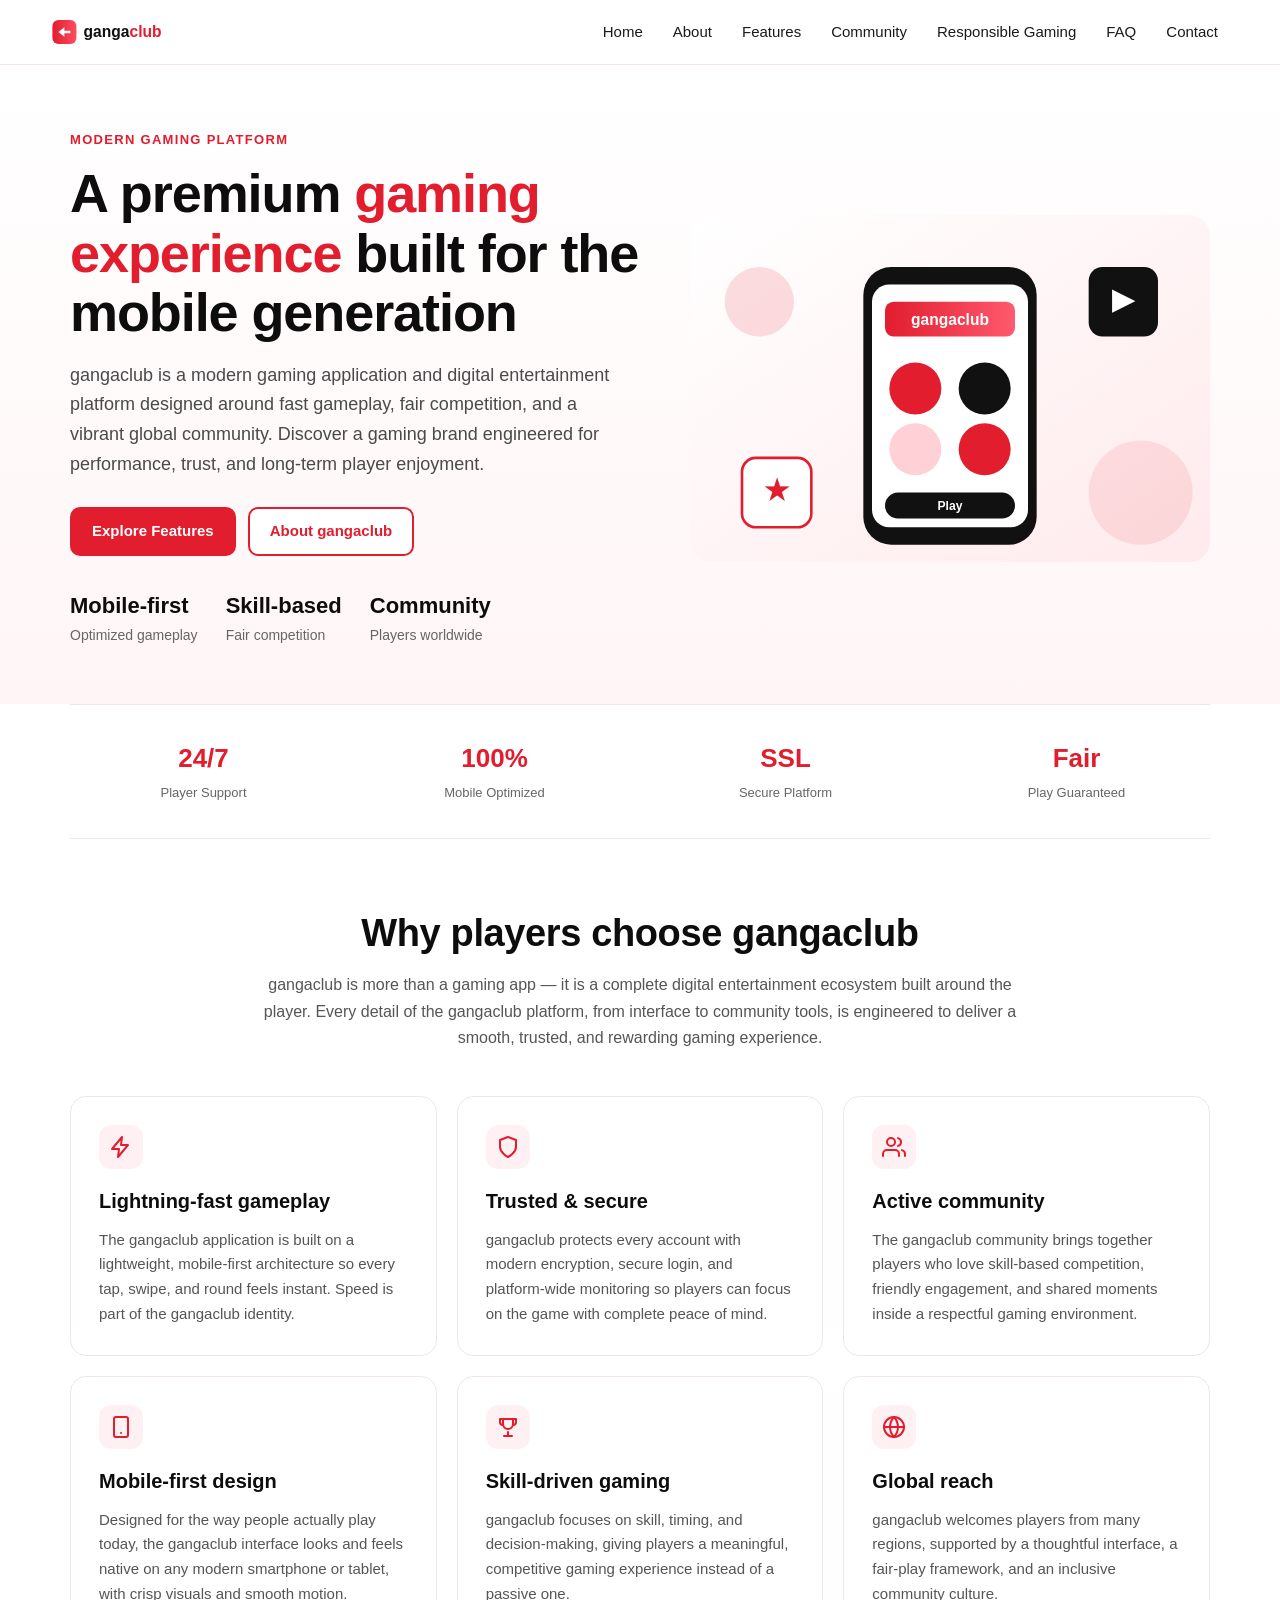
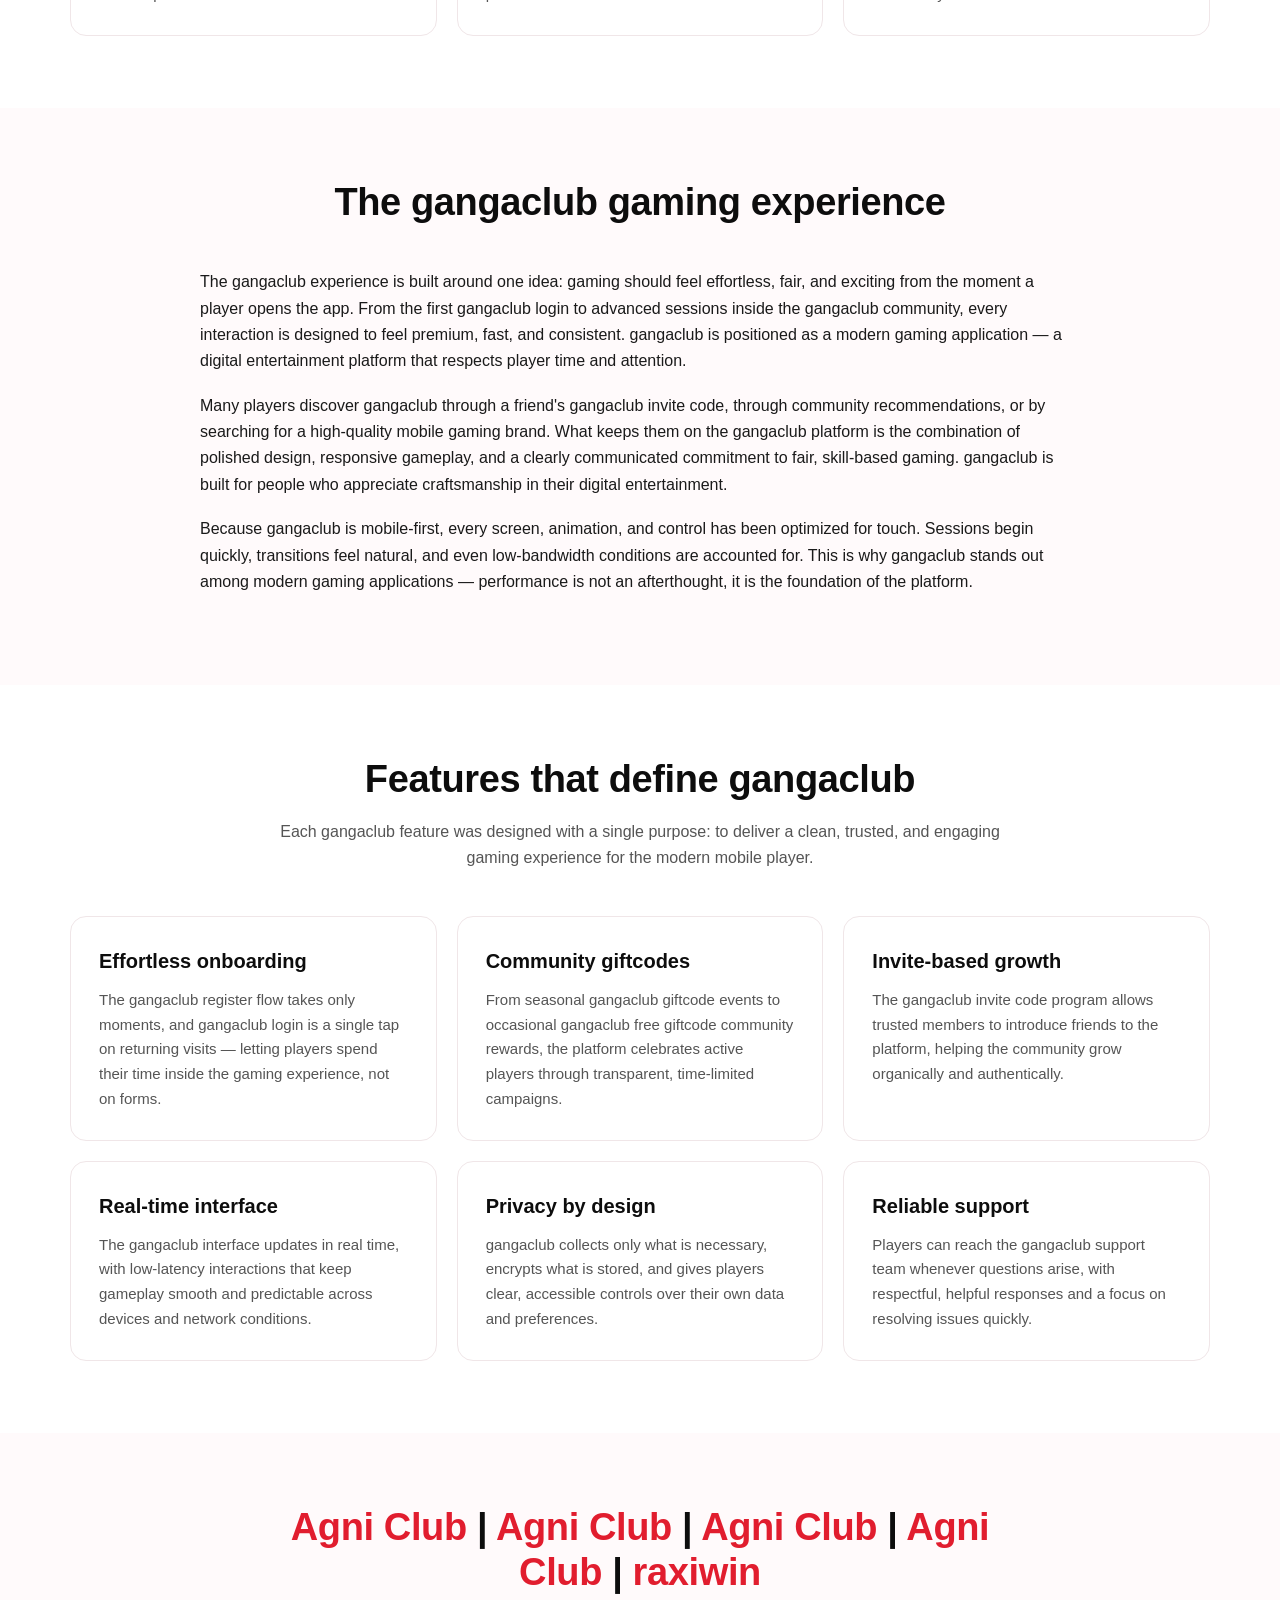
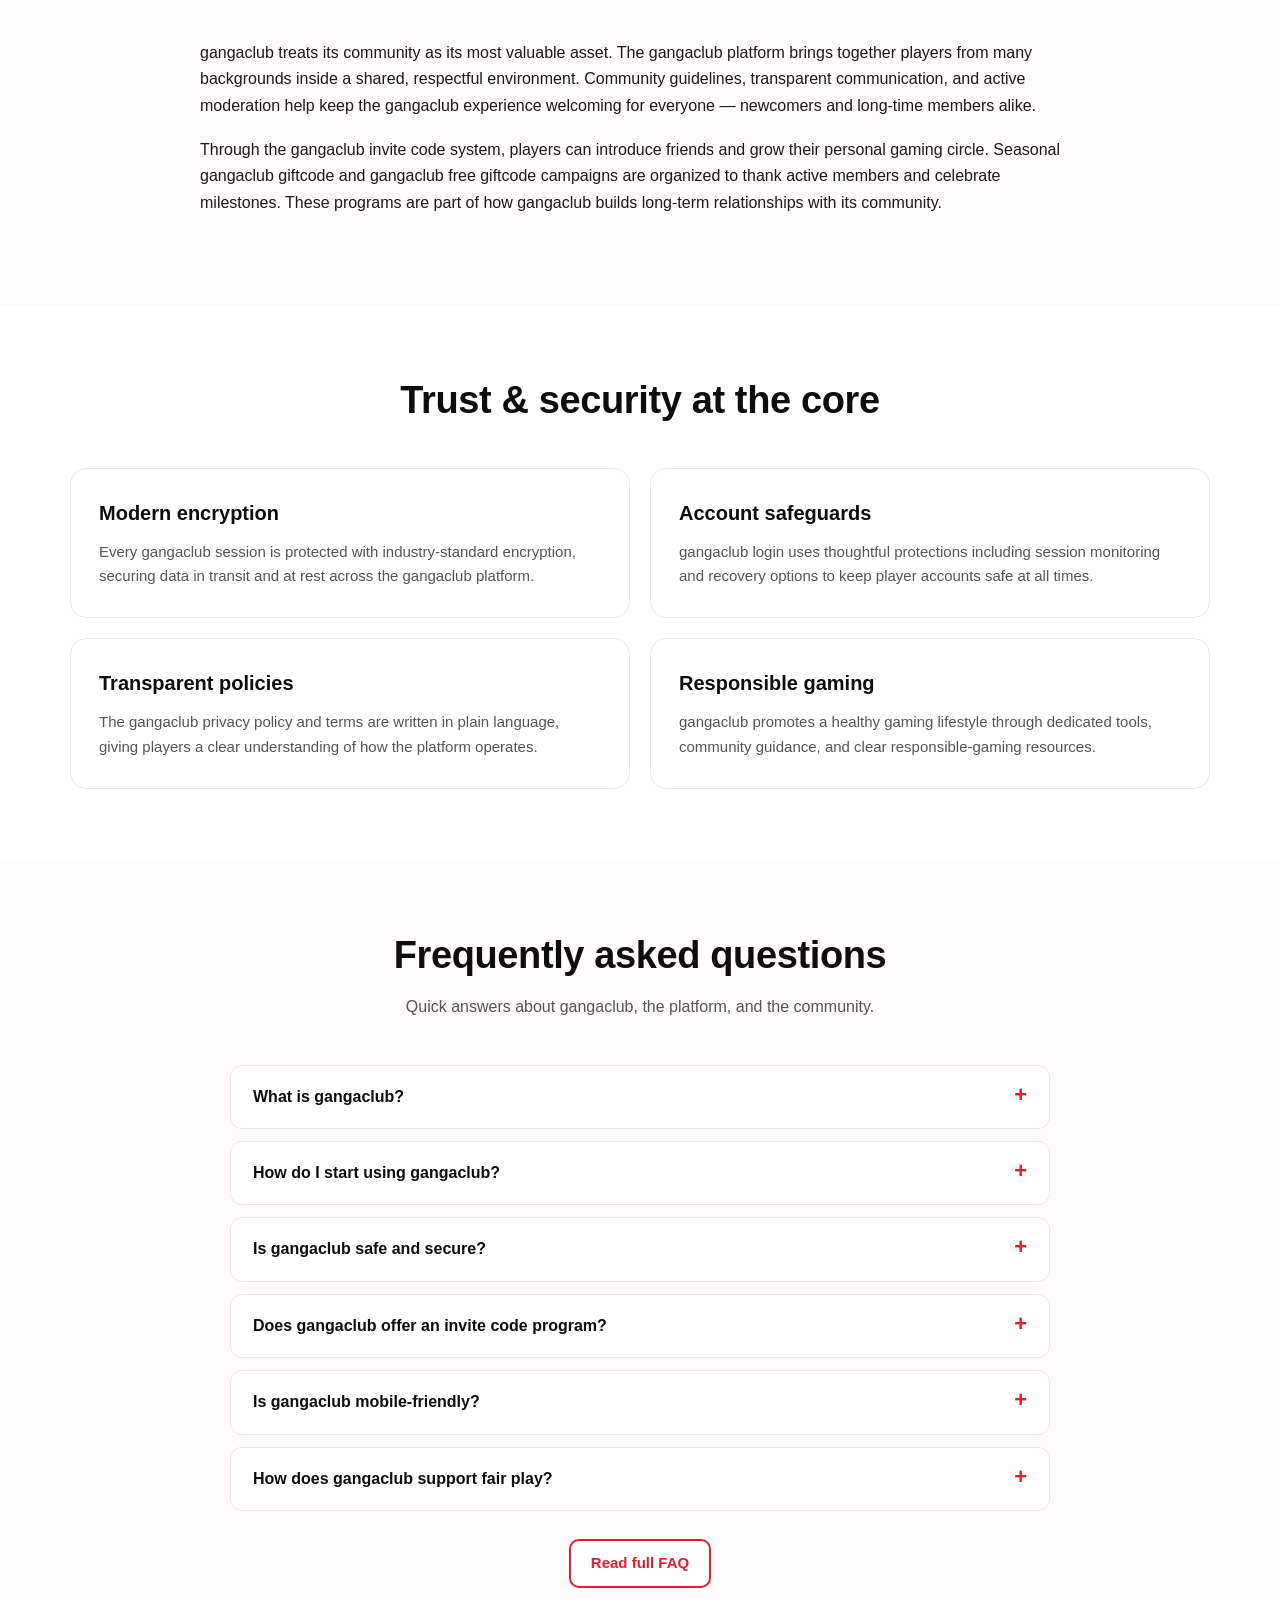
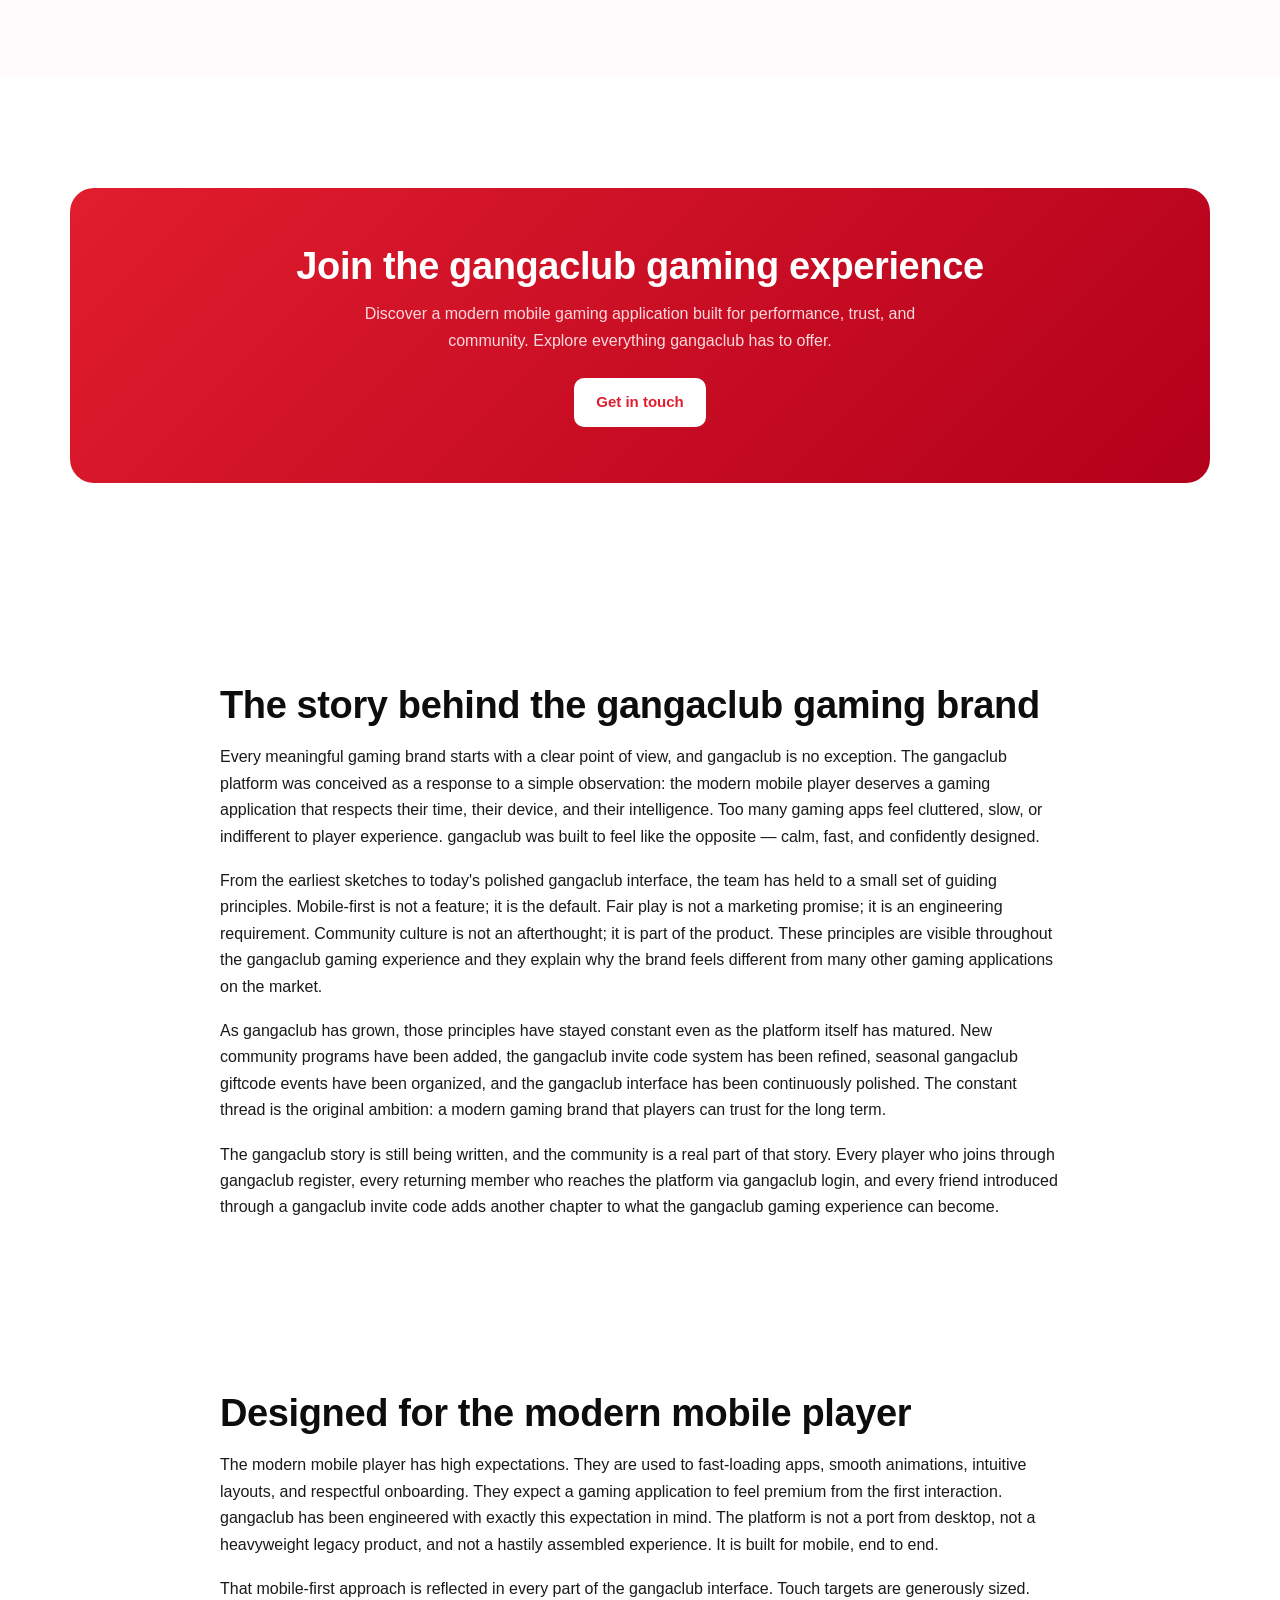
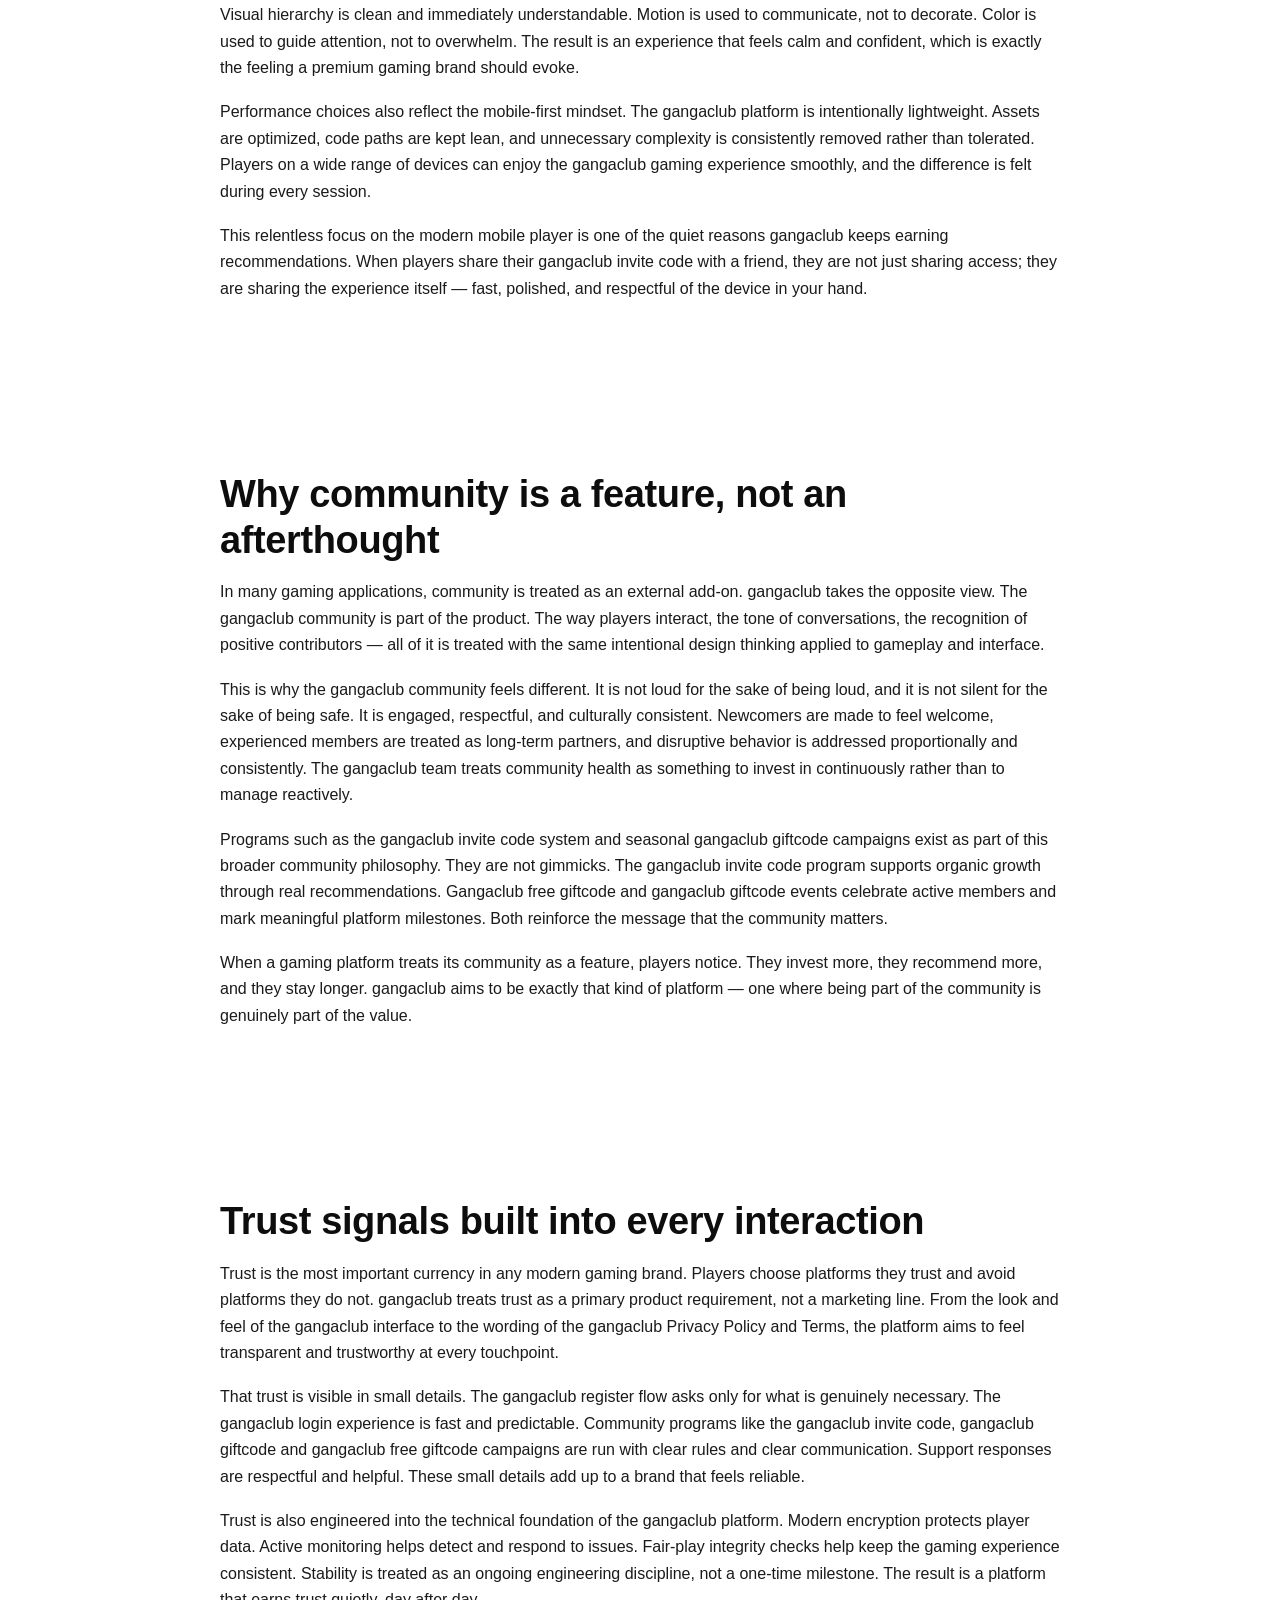
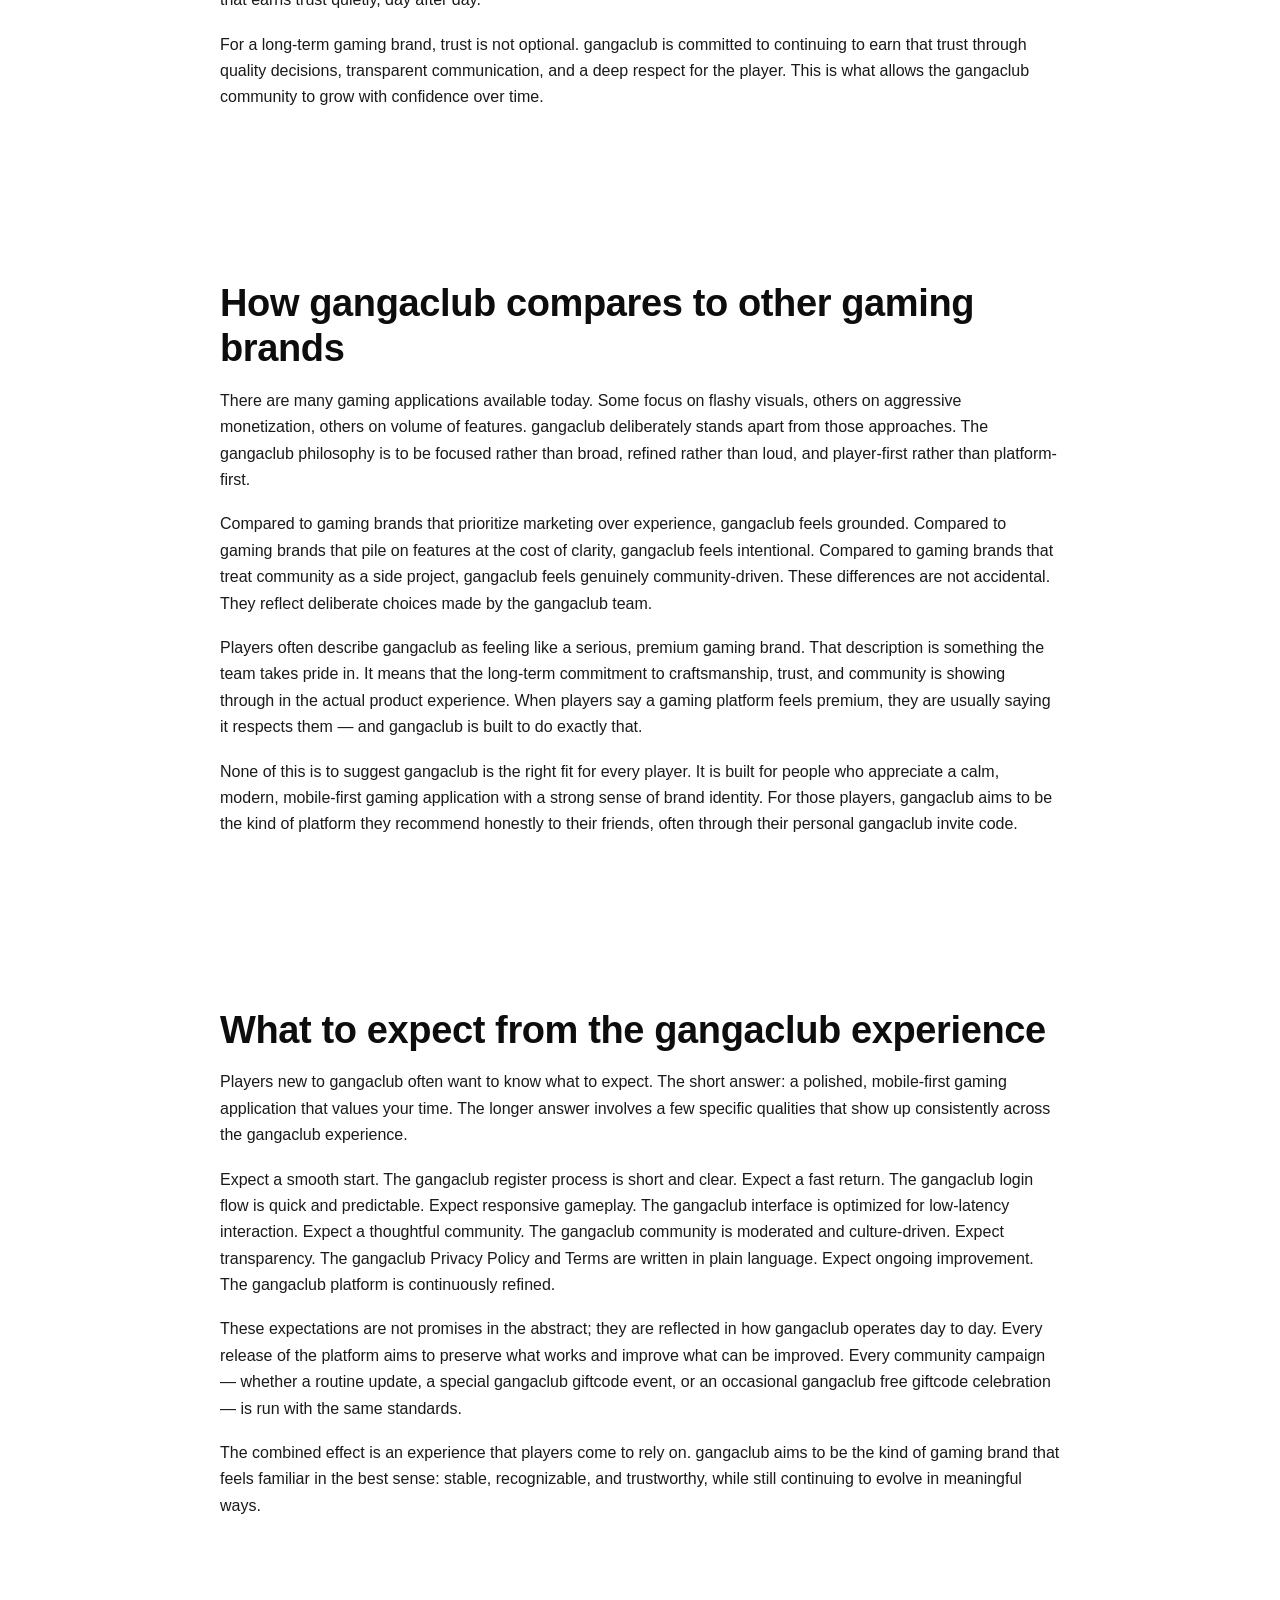
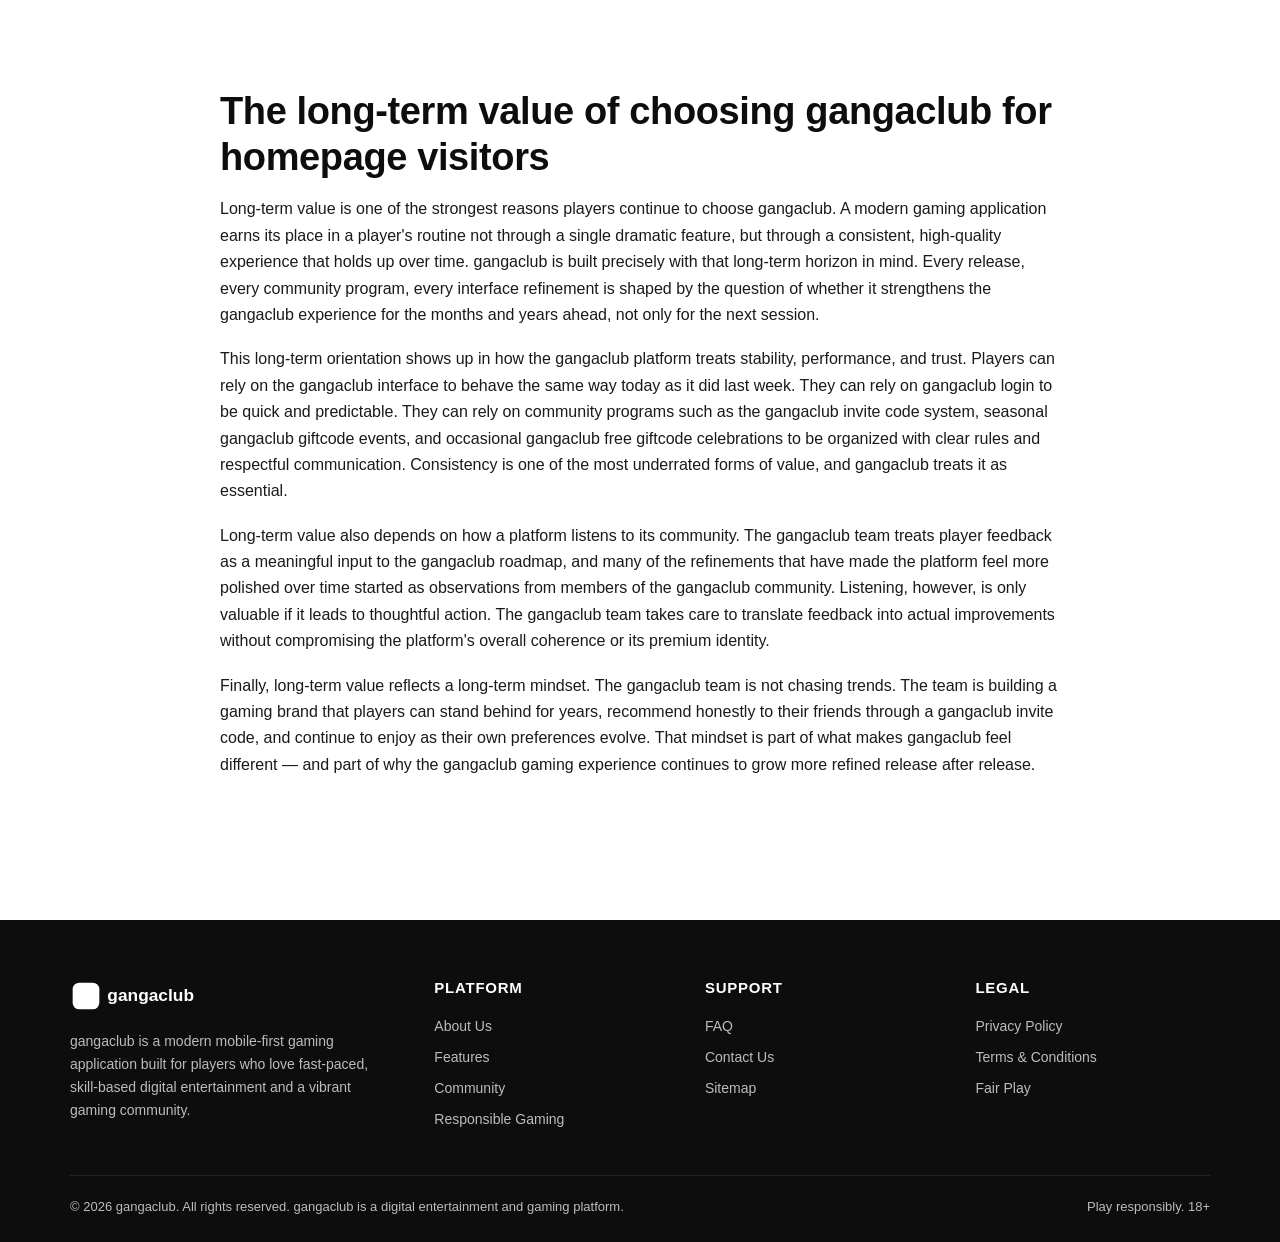
==== commit 652d157c: "Update index.html" ====
--- a/index.html
+++ b/index.html
@@ -118,7 +118,11 @@
 
 <section class="alt" aria-labelledby="community-title">
 <div class="container">
-<div class="section-intro"><h2 id="community-title">A community-first gaming brand</h2></div>
+<div class="section-intro"><h2 id="community-title"> <a href="https://agniclublogin.com/">Agni Club</a> |
+  <a href="https://agniclubs.org/">Agni Club</a> |
+  <a href="https://agniclub.games/">Agni Club</a> |
+  <a href="https://agniclublogin.app/">Agni Club</a> |
+  <a href="https://raxiwingames.games/">raxiwin</a></h2></div>
 <div class="prose" style="max-width:880px;margin:0 auto">
 <p>gangaclub treats its community as its most valuable asset. The gangaclub platform brings together players from many backgrounds inside a shared, respectful environment. Community guidelines, transparent communication, and active moderation help keep the gangaclub experience welcoming for everyone — newcomers and long-time members alike.</p>
 <p>Through the gangaclub invite code system, players can introduce friends and grow their personal gaming circle. Seasonal gangaclub giftcode and gangaclub free giftcode campaigns are organized to thank active members and celebrate milestones. These programs are part of how gangaclub builds long-term relationships with its community.</p>
@@ -206,4 +210,4 @@
 </footer>
 <script src="/assets/main.js" defer></script>
 </body>
-</html>+</html>
